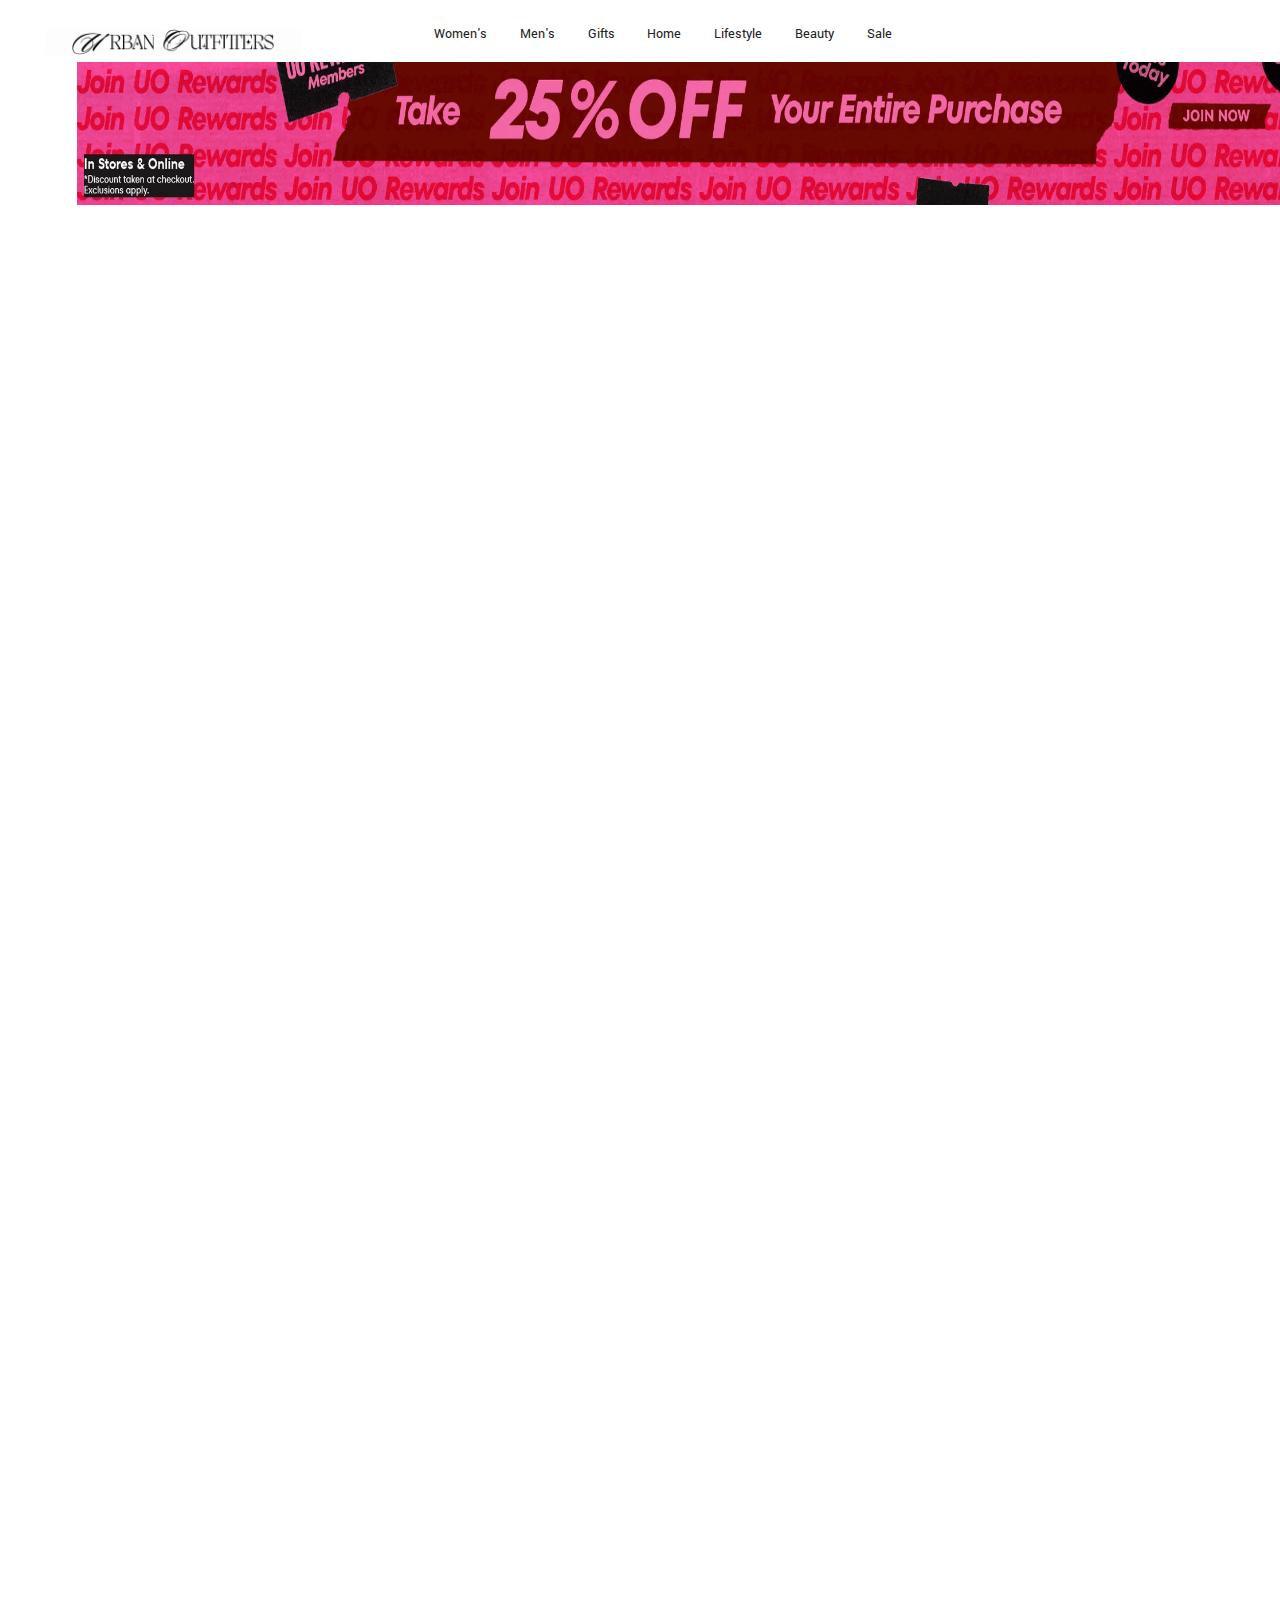
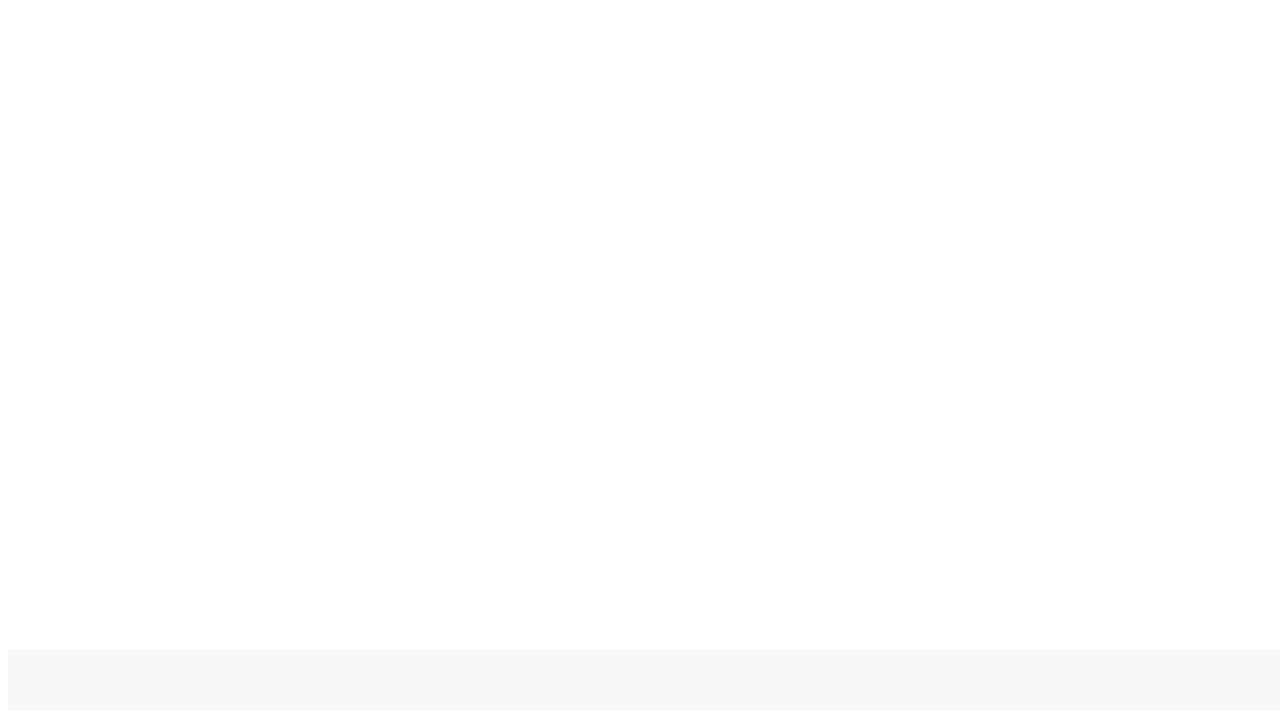
==== index.html @ fc6e9d30 "Add files via upload" ====
<!DOCTYPE html>
<html lang="nl">
<head>
  <meta charset="UTF-8">
  <title>Urban Outfitters</title>
  <link rel="stylesheet" href="styles/styles.css">
  <link rel="preconnect" href="https://fonts.googleapis.com">
  <link rel="preconnect" href="https://fonts.gstatic.com" crossorigin>
  <link href="https://fonts.googleapis.com/css2?family=Yantramanav:wght@300&display=swap" rel="stylesheet">

</head>
<body>
<main>

  <div id="container"> 
    <div id="header"> 

      <div class="logo-image">
        <img src="images/logo.gif" class="img-fluid">
      </div>
      <nav>
        <ul>
          <li><a href="###.html">Women's</a> </li>
          <li><a href="###.html">Men's</a> </li>
          <li> <a href="###.html">Gifts</a> </li>
          <li> <a href="###.html">Home</a></li>
          <li> <a href="###.html">Lifestyle</a></li>
          <li> <a href="###.html">Beauty</a></li>
          <li> <a href="###.html">Sale</a></li>
        </ul>
      </nav>
</div>


<img src="images/header.gif" class="header" alt="menu">


<div id="content"> 

<h1>Urban Outfitters</h1>

</div>






<div id="footer"> 
    <nav >
 

    </nav>
  </div>

</main>
</body>
</html>
---- styles/styles.css ----
/* ALGEMENE CUSTOM PROPERTIES */
:root {
--main-color:white;
--background-color:white;

--accent-color:#F5F5F5;
--avisited-color:#535353;
--header-color:white;
--text-color:#222222;
--accent-background-color:rgba(255 0 128 / .75);
--secondary-background-color:rgba(0 128 255 / .75);
--shadow-color:rgba(0 0 0 / .5);

--white-space:5vw;

--h1-color:white;
--h2-color:grey;
}

#container {
    width: 86em;
    background-color: var(--header-color);

}

#header {
    background-color: var(--header-color);
    position: fixed;
    width: 100%;
    height: 2em;
    padding-top: 1em;
    padding-bottom: .4em;
}

#tekstblok {
    background-color: var(--main-color);
    margin: 0 auto;
    width: 50%;
}

#introblok {
    background-color: var(--main-color);
    height: 20.3em;
    margin-left: 0em;
    margin-top: 0em;
}

p { 
    color: var(--text-color);
    font-family: 'Yantramanav', sans-serif;
    line-height: 1.5em;
    text-align: center;
}

a {
    color: var(--text-color);
    font-family: 'Yantramanav', sans-serif;
    text-decoration: none;      
}

a:hover {
    color: var(--accent-color);
    transition: .2s;
}

a:visited {
background-color: var(--avisitedcolor);
}

nav {
    color: var(--main-color);
    text-align: center;
    margin:0;
    padding:0;
    padding-right: 1.25em;
}

ul {
    font-size: .9em;
    background-color: var(--main-color);
    margin-right: 20em;
    display: inline;
    text-decoration: none;
    border: none;
}

li {
    color: var(--text-color);
    display:flex;
    justify-content:flex-end;
    padding:1em 1em 0;
    text-align: left;
    display: inline;
    text-decoration: none;
    border: none;
  }


.button {
    background-color: #af6171;
    border: none;
    color: var(--main-color);
    padding: .0em 2em;
    text-align: center;
    margin: 0 auto;
    text-decoration: none;
    font-size: 1em;
}


h1 { 
    color: var(--h1-color);
    font-family: 'Montserrat', sans-serif;
    margin-top: .5em;
    text-align: center;
}

h2 {
    color: var(--h2-color);
    font-family: 'Montserrat', sans-serif;
}


body { 
    width: 56.2em;
    background-color: var(--background-color);
    font-family: 'Montserrat', sans-serif; 
    text-align: center;
}


img {
    border-radius: .25em;
    padding: .3em;
    width: 16em;
    margin-bottom: 1.5em; 
}

ul {
    list-style: none;
}

#footer {
    background-color: var(--accent-color);
    height: 2.5em;
    width: 86em;
    display: flex;
    justify-content: flex-end;
    padding-top: 1.25em;
   
}

img {
    border-radius: .25em;
    padding: .3em;
    margin-bottom: 1.25em; 
}

.header {
    border-radius: .25em;
    width: 90%;
    height: 12em;
    margin-bottom: 1.25em; 

}  

#content {
    background-color: var(--main-color);
    height:125em;
    margin-left: 0em;
    margin-top: 0em;
}

.logo-image{
position: relative;
margin-left: 2em;
margin-top: 0em;
float: left;
}
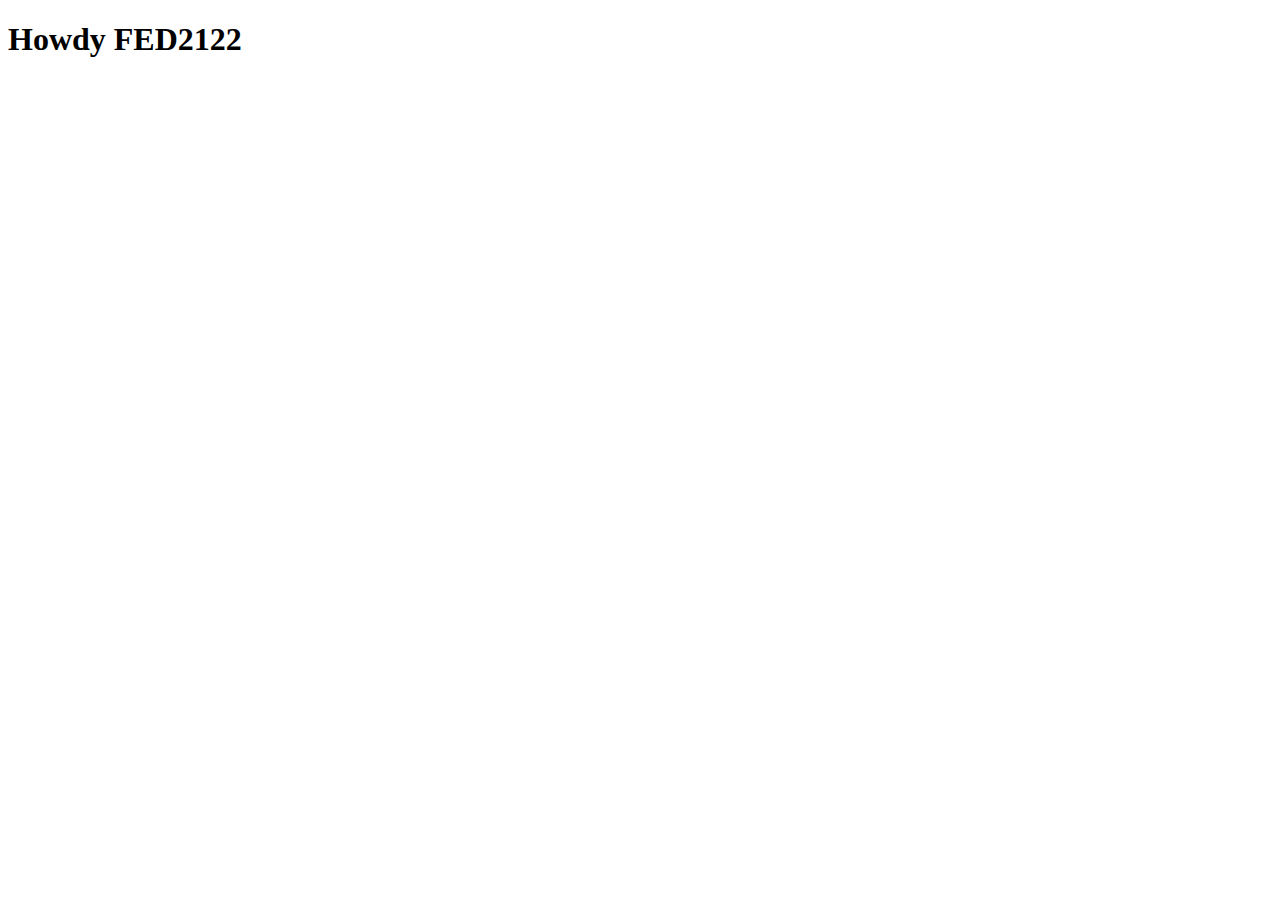
==== commit ce7f3bdf: "Add files via upload" ====
--- a/index.html
+++ b/index.html
@@ -1,58 +1,21 @@
-<!DOCTYPE html>
+<!doctype html>
 <html lang="nl">
+	
 <head>
-  <meta charset="UTF-8">
-  <title>Urban Outfitters</title>
-  <link rel="stylesheet" href="styles/styles.css">
-  <link rel="preconnect" href="https://fonts.googleapis.com">
-  <link rel="preconnect" href="https://fonts.gstatic.com" crossorigin>
-  <link href="https://fonts.googleapis.com/css2?family=Yantramanav:wght@300&display=swap" rel="stylesheet">
+	<meta charset="UTF-8">
+	<meta name="author" content="jouw naam">
+	<meta name="viewport" content="width=device-width, initial-scale=1">
+	
+	<title>Howdy FED2122</title>
+	
+	<link href="styles/style.css" rel="stylesheet">
+	<link rel="icon" type="image/svg+xml" href="images/favicon.svg">
+</head>
 
-</head>
 <body>
-<main>
+	<h1>Howdy FED2122</h1>
 
-  <div id="container"> 
-    <div id="header"> 
-
-      <div class="logo-image">
-        <img src="images/logo.gif" class="img-fluid">
-      </div>
-      <nav>
-        <ul>
-          <li><a href="###.html">Women's</a> </li>
-          <li><a href="###.html">Men's</a> </li>
-          <li> <a href="###.html">Gifts</a> </li>
-          <li> <a href="###.html">Home</a></li>
-          <li> <a href="###.html">Lifestyle</a></li>
-          <li> <a href="###.html">Beauty</a></li>
-          <li> <a href="###.html">Sale</a></li>
-        </ul>
-      </nav>
-</div>
-
-
-<img src="images/header.gif" class="header" alt="menu">
-
-
-<div id="content"> 
-
-<h1>Urban Outfitters</h1>
-
-</div>
-
-
-
-
-
-
-<div id="footer"> 
-    <nav >
- 
-
-    </nav>
-  </div>
-
-</main>
+	<script src="scripts/script.js"></script>
 </body>
-</html>+	
+</html>
--- a/styles/style.css
+++ b/styles/style.css
@@ -0,0 +1,5 @@
+/* CSS Document */
+*, *::after, *::before {
+  box-sizing:border-box;  
+}
+
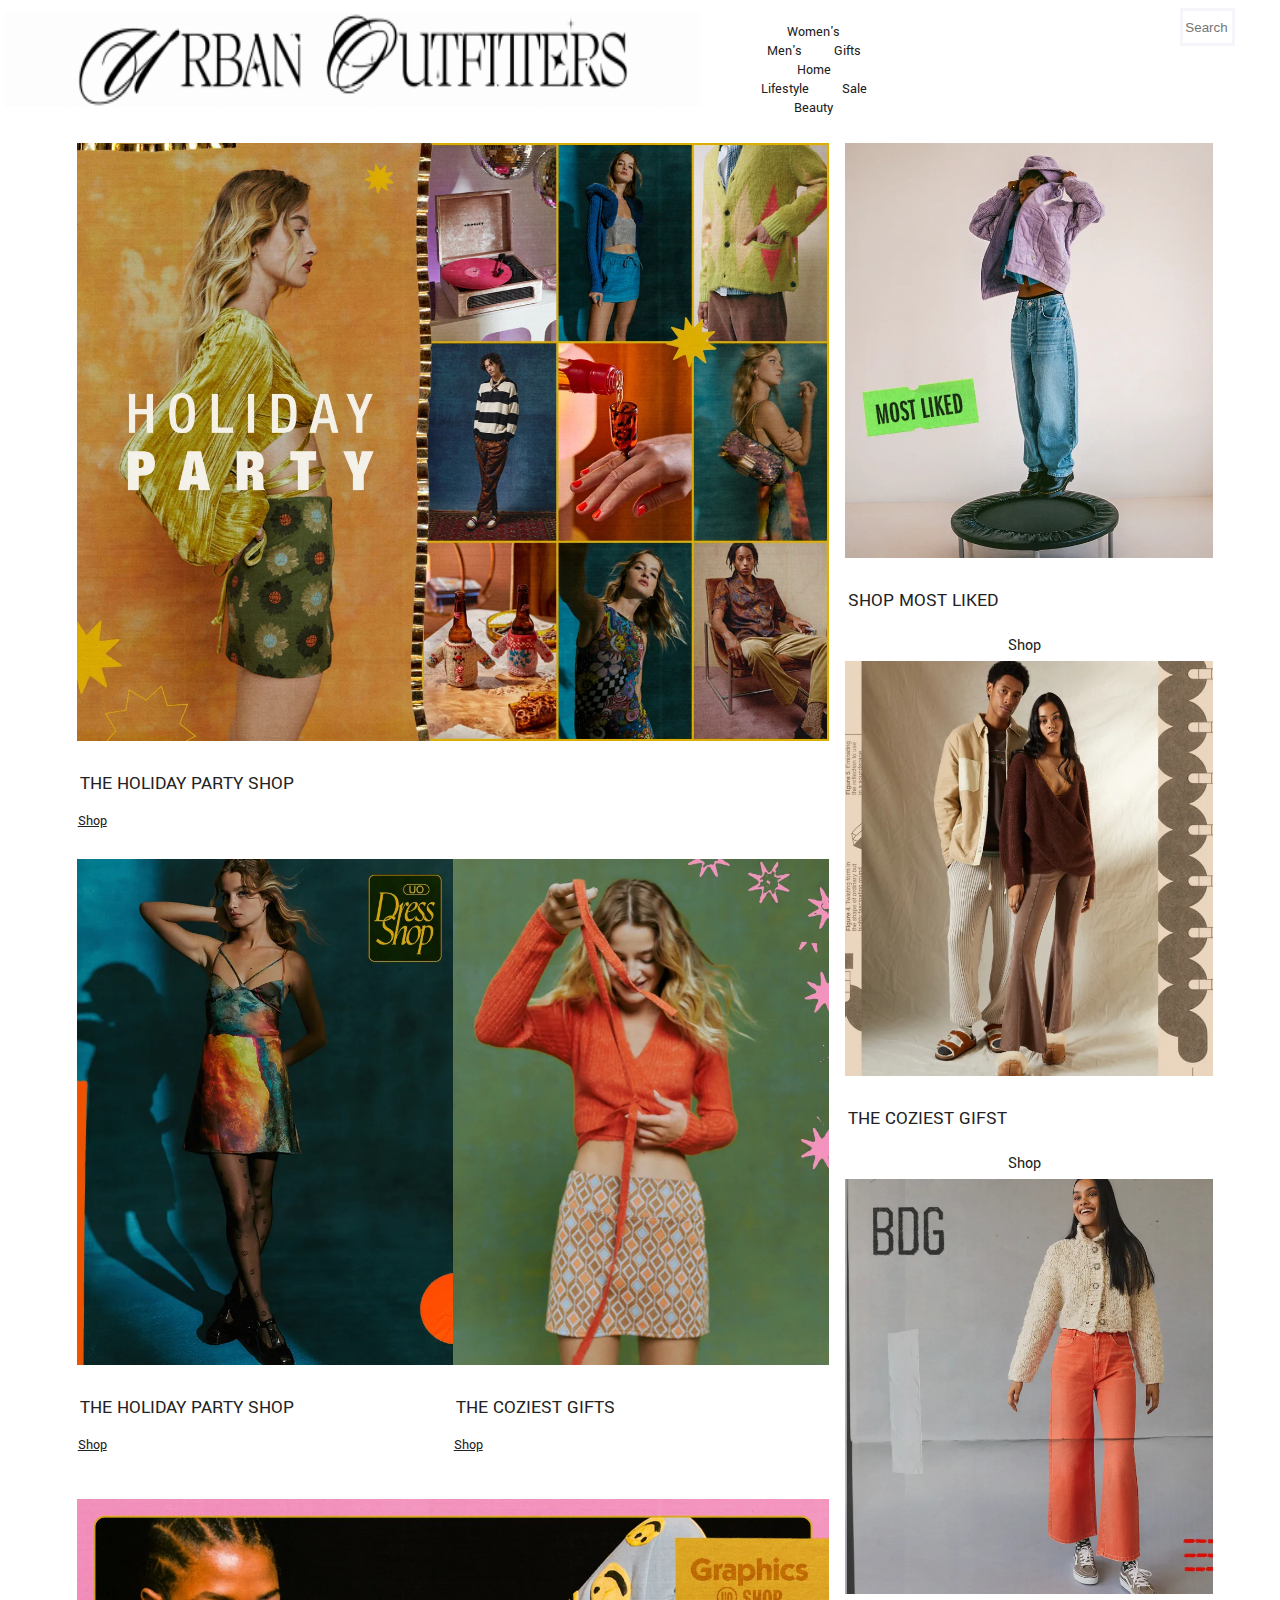
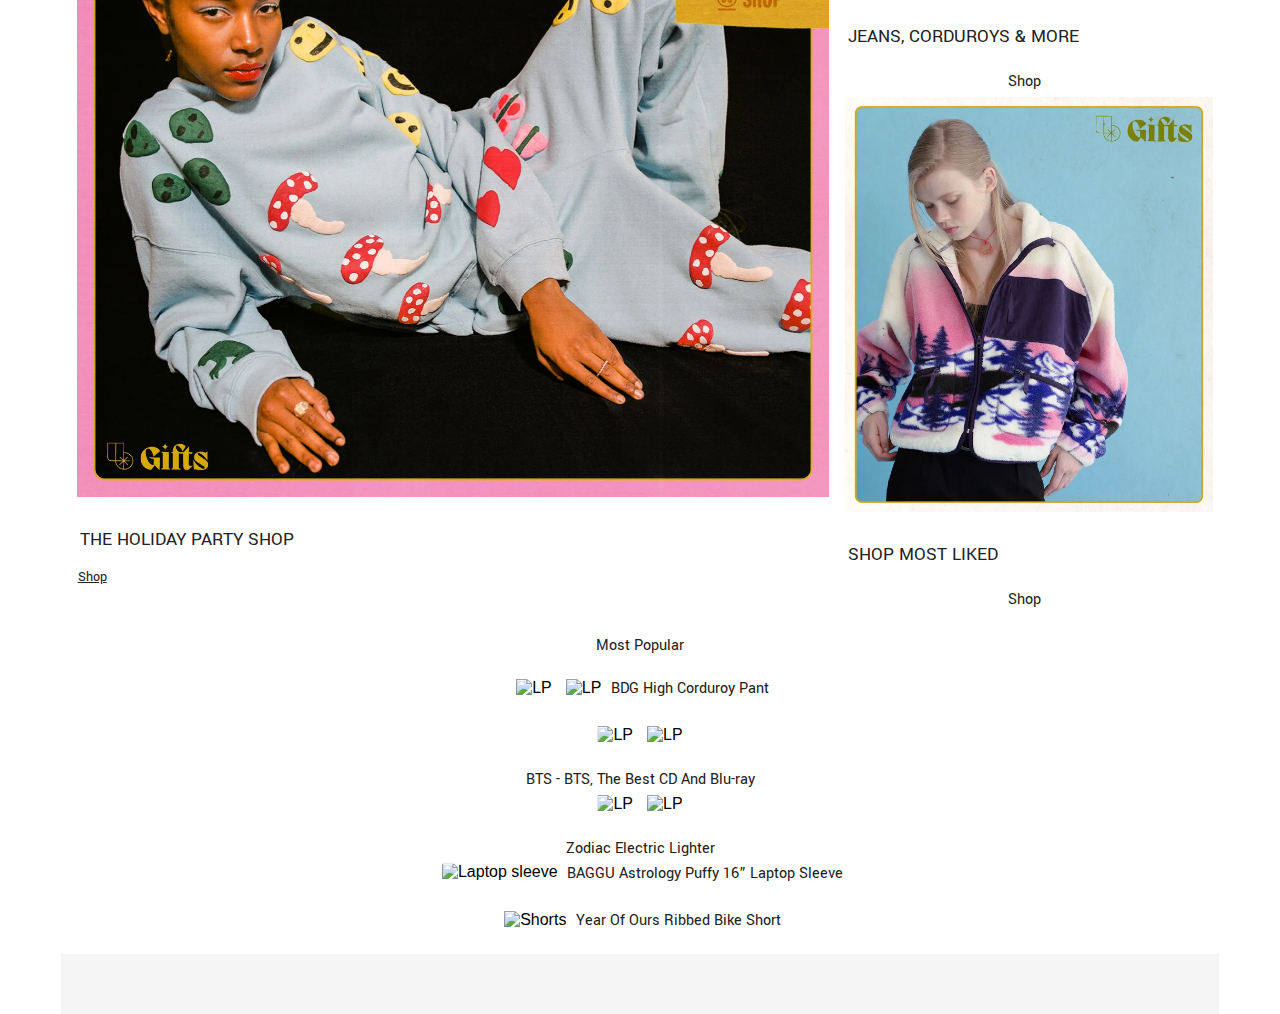
==== commit d38518f3: "Add files via upload" ====
--- a/index.html
+++ b/index.html
@@ -1,21 +1,184 @@
-<!doctype html>
+<!DOCTYPE html>
 <html lang="nl">
-	
+
 <head>
-	<meta charset="UTF-8">
-	<meta name="author" content="jouw naam">
-	<meta name="viewport" content="width=device-width, initial-scale=1">
-	
-	<title>Howdy FED2122</title>
-	
-	<link href="styles/style.css" rel="stylesheet">
-	<link rel="icon" type="image/svg+xml" href="images/favicon.svg">
+    <meta charset="UTF-8">
+    <link rel="shortcut icon" type="image/jpg" href="images/favicon.png"/>
+
+    <title>Urban Outfitters</title>
+    <link rel="stylesheet" href="styles/styles.css">
+    <link rel="preconnect" href="https://fonts.googleapis.com">
+    <link rel="preconnect" href="https://fonts.gstatic.com" crossorigin>
+    <link href="https://fonts.googleapis.com/css2?family=Yantramanav:wght@300&display=swap" rel="stylesheet">
+    <meta name="viewport" content="width=device-width, initial-scale=1, minimum-scale=1">
+
 </head>
 
 <body>
-	<h1>Howdy FED2122</h1>
+<header>
+    <div class="main-header">
+        <img class="logoheader" src="images/logo.gif" alt="Logo">
+        <div class="header-desktop">
+            <nav>
+                <ul>
+                    <li><a href="">Women's</a></li>
+                    <li><a href="">Men's</a></li>
+                    <li><a href="">Gifts</a></li>
+                    <li><a href="">Home</a></li>
+                    <li><a href="">Lifestyle</a></li>
+                    <li><a href="">Sale</a></li>
+                    <li><a href="">Beauty</a></li>
+                </ul>
+                <input type="text" name="" placeholder="Search">
+            </nav>
 
-	<script src="scripts/script.js"></script>
+
+        </div>
+
+        <button id="mobile-menu-trigger"><img
+                src="https://upload.wikimedia.org/wikipedia/commons/thumb/b/b2/Hamburger_icon.svg/1024px-Hamburger_icon.svg.png"
+                alt=""></button>
+    </div>
+    <div class="header-mobile">
+        <button id="header-mobile-close">X</button>
+        <div class="header-mobile-inner">
+            <nav>
+                <a href="" class="sign-in">Sign in</a>
+                <a href="">Home</a>
+                <a href="">Beauty</a>
+                <a href="">Skincare</a>
+                <a href="">Clothing</a>
+                <a href="">Products</a>
+                <a href="">Help</a>
+            </nav>
+        </div>
+    </div>
+</header>
+<main>
+
+    <div id="container">
+        <div id="content">
+
+            <section class="section-main">
+                <div class="content-grid">
+
+                    <div class="image-text">
+                        <img src="images/foto9.webp" alt="">
+                        <p class="teksthomepage">THE HOLIDAY PARTY SHOP</p>
+                        <a href="###.html" class="shoplinkjes">Shop</a>
+                    </div>
+
+                    <div class="image-text">
+                        <img src="images/foto16.webp" alt="">
+                        <p class="teksthomepage">THE HOLIDAY PARTY SHOP</p>
+                        <a href="###.html" class="shoplinkjes">Shop</a>
+                        <p></p>
+                    </div>
+                    <div class="image-text">
+                        <img src="images/foto12.webp" alt="">
+                        <p class="teksthomepage">THE COZIEST GIFTS
+                        </p>
+                        <a href="###.html" class="shoplinkjes">Shop</a>
+                    </div>
+
+                    <div class="image-text">
+                        <img src="images/foto14.webp" alt="">
+                        <p class="teksthomepage">THE HOLIDAY PARTY SHOP</p>
+                        <a href="###.html" class="shoplinkjes">Shop</a>
+                    </div>
+
+
+                </div>
+                <div class="content-flex">
+                    <div class="image-text">
+                        <img src="images/foto10.webp">
+                        <p class="teksthomepage">SHOP MOST LIKED</p>
+                        <a href="###.html" class="shoplinkjesblok2">Shop</a>
+
+                        <div class="image-text">
+                            <img src="images/foto11.webp">
+                            <p class="teksthomepage">THE COZIEST GIFST</p>
+                            <a href="###.html" class="shoplinkjesblok2">Shop</a>
+                        </div>
+
+                        <div class="image-text">
+                            <img src="images/foto13.webp">
+                            <p class="teksthomepage">JEANS, CORDUROYS & MORE </p>
+                            <a href="###.html" class="shoplinkjesblok2">Shop</a>
+                        </div>
+
+                        <div class="image-text">
+                            <img src="images/foto15.webp">
+                            <p class="teksthomepage">SHOP MOST LIKED</p>
+                            <a href="###.html" class="shoplinkjesblok2">Shop</a>
+                        </div>
+                    </div>
+                </div>
+            </section>
+
+
+
+            <div class="textarea"> <p class="titels">Most Popular</p> </div>
+            <div class="grijzelijn" ></div>
+
+            <section class="section-gallery">
+
+                
+                <div class="row">
+
+                    <div class="column">
+
+                      <div class="gallery">
+                        <img src="images/gallery7.webp" alt="LP">
+                        <img src="images/gallery8.webp" class="img-top" alt="LP"> 
+                        <a href="###.html" class="shoplinkjesblok2">BDG High Corduroy Pant </a>
+                        </div>
+                    
+                    </div>
+                    <div class="column">
+                        <div class="gallery"> 
+                        <img src="images/bts1.webp" alt="LP">
+                        <img src="images/bts2.webp" class="img-top" alt="LP"> 
+                    </div>
+                      <a href="###.html" class="shoplinkjesblok2">BTS - BTS, The Best CD And Blu-ray</a>
+                    </div>
+
+                    <div class="column">
+                      
+                            <div class="gallery"> 
+                            <img src="images/gallery6.webp" alt="LP">
+                            <img src="images/lighter2.webp" class="img-top" alt="LP"> 
+                      
+                        </div>
+
+                      <a href="###.html" class="shoplinkjesblok2">Zodiac Electric Lighter</a>
+
+                    </div>
+                    <div class="column">
+                        <img src="images/gallery4.webp" alt="Laptop sleeve" style="width:100%">
+                        <a href="###.html" class="shoplinkjesblok2">BAGGU Astrology Puffy 16” Laptop Sleeve</a>
+                      </div>
+                      <div class="column">
+                        <img src="images/gallery5.webp" alt="Shorts" style="width:100%">
+                        <a href="###.html" class="shoplinkjesblok2">Year Of Ours Ribbed Bike Short</a>
+                      </div>
+                  </div>
+               
+            </section>  
+
+            
+        </div>
+
+
+        <div id="footer">
+            <nav>
+
+
+            </nav>
+        </div>
+    </div>
+</main>
+<script src="scripts/script.js"></script>
 </body>
-	
-</html>
+
+</html>--- a/styles/styles.css
+++ b/styles/styles.css
@@ -0,0 +1,359 @@
+/* ALGEMENE CUSTOM PROPERTIES */
+:root {
+--main-color:white;
+--background-color:white;
+
+--accent-color:#F5F5F5;
+--avisited-color:#535353;
+--header-color:white;
+--text-color:#222222;
+--accent-background-color:rgba(255 0 128 / .75);
+--secondary-background-color:rgba(0 128 255 / .75);
+--shadow-color:rgba(0 0 0 / .5);
+
+--white-space:5vw;
+
+--h1-color:white;
+--h2-color:grey;
+}
+
+html, body {
+    margin: 0;
+    overflow-x: hidden;
+}
+
+
+
+#container {
+    width: 100%;
+    background-color: var(--header-color);
+    display: flex;
+    flex-direction: column;
+    align-items: center;
+}
+
+header {
+    background-color: var(--header-color);
+    margin-top: -.5em;
+    width: 100%;
+    padding-top: 1em;
+    padding-bottom: .4em;
+}
+
+/** HEADER START **/
+
+.header-mobile, .header-desktop, #mobile-menu-trigger {
+    display: none;
+  }
+  
+  /** Mobile **/
+  @media screen and (max-width: 768px) {
+    .header-mobile {
+      display: flex;
+    }
+    
+    #mobile-menu-trigger {
+      display: block;
+    }
+
+    .main-header .logo {
+        max-width: 250px;
+    }
+  }
+  
+  /** Desktop **/
+  @media screen and (min-width: 769px) {
+    .header-desktop {
+      display: flex;
+    }
+  }
+  
+  .main-header {
+    display: flex;
+  }
+  
+  .header-desktop nav {
+    display: flex;
+    gap: 10px;
+    margin-right: 25px;
+  }
+  
+  .main-header #mobile-menu-trigger {
+    width: 40px;
+    height 40px;
+    margin-left: 20px;
+  }
+  
+  .main-header #mobile-menu-trigger img {
+    display: block;
+    height: 100%;
+    width: 100%;
+  }
+  
+  .main-header .logo {
+    width: auto;
+    height: 35px;
+  }
+  
+  .header-mobile {
+    position: absolute;
+    right: -100%;
+    top: 0;
+    bottom: 0;
+    width: 100%;
+    z-index: 5;
+    display: flex;
+    justify-content: flex-end;
+    
+    transition: all 300ms;
+  }
+  
+  .header-mobile-inner {
+    width: 75%;
+    background-color: white;
+  }
+  
+  .header-mobile-inner nav {
+    display: flex;
+    flex-direction: column;
+  }
+  
+  .header-mobile #header-mobile-close {
+    height: 40px;
+    width: 40px;
+    margin-right: 40px;
+  }
+  
+  .header-mobile.header-mobile-open {
+    right: 0;
+  }
+
+/** HEADER END **/
+
+#tekstblok {
+    background-color: var(--main-color);
+    margin: 0 auto;
+    width: 50%;
+}
+
+#introblok {
+    background-color: var(--main-color);
+    height: 20.3em;
+    margin-left: 0em;
+    margin-top: 0em;
+}
+
+p { 
+    color: var(--text-color);
+    font-family: 'Yantramanav', sans-serif;
+    line-height: 1.5em;
+    text-align: center;
+}
+
+.tekstonderfoto { 
+    color: var(--text-color);
+    font-family: 'Yantramanav', sans-serif;
+    line-height: 1.5em;
+    text-align: left;
+    margin-left: 2em;
+    margin-top: .2em;
+}
+
+a {
+    color: var(--text-color);
+    font-family: 'Yantramanav', sans-serif;
+    text-decoration: none;      
+}
+
+a:hover {
+    color: var(--accent-color);
+    transition: .2s;
+}
+
+a:visited {
+background-color: var(--avisitedcolor);
+}
+
+nav {
+    color: var(--main-color);
+    text-align: center;
+    margin:0;
+    padding:0;
+    padding-right: 1.25em;
+    overflow: hidden;
+}
+
+ul {
+    font-size: .9em;
+    background-color: var(--main-color);
+    margin-right: 20em;
+    display: inline;
+    text-decoration: none;
+    border: none;
+}
+
+li {
+    color: var(--text-color);
+    justify-content:flex-end;
+    padding:1em 1em 0;
+    text-align: center;
+    display: inline;
+    text-decoration: none;
+    border: none;
+  }
+
+
+.button {
+    background-color: #af6171;
+    border: none;
+    color: var(--main-color);
+    padding: .0em 2em;
+    text-align: center;
+    margin: 0 auto;
+    text-decoration: none;
+    font-size: 1em;
+}
+
+
+h1 { 
+    color: var(--h1-color);
+    font-family: 'Montserrat', sans-serif;
+    margin-top: .5em;
+    text-align: center;
+}
+
+h2 {
+    color: var(--h2-color);
+    font-family: 'Montserrat', sans-serif;
+}
+
+
+body { 
+    width: 100%;
+    background-color: var(--background-color);
+    font-family: 'Montserrat', sans-serif; 
+    text-align: center;
+}
+
+
+img {
+    border-radius: .25em;
+    padding: .3em;
+    margin-bottom: 1.5em; 
+    width: 100%;
+}
+
+
+#footer {
+    background-color: var(--accent-color);
+    height: 2.5em;
+    margin: auto;
+    width: 90.5%;
+    display: flex;
+    padding-top: 1.25em;
+   
+}
+
+img {
+    border-radius: .25em;
+    padding: .3em;
+    margin-bottom: 1.25em; 
+}
+
+.header {
+    border-radius: .25em;
+    max-width: 90%;
+    margin-bottom: 1.25em; 
+
+}  
+.logo-image{
+    position: relative;
+    margin-left: 2em;
+    margin-top: 0em;
+    float: left;
+    }
+
+.teksthomepage{
+    color: var(--text-color);
+    font-family: 'Yantramanav', sans-serif;
+    padding-left: .4em;
+    margin-top: 0em;
+    font-size: 1.2em;
+    line-height: 1.5em;
+    text-align: left;
+}
+
+
+#content {
+    margin: 0px;
+    margin-top: -.5em;
+    background-color:white;
+    width: 90%;
+
+}
+
+.section-main {
+    display: grid;
+    grid-template-columns: 4fr 2fr;
+}
+
+.shoplinkjes {
+    color: var(--text-color);
+    font-size: .9em;
+    text-align: left;
+    display: block;
+    margin-top: -.5em;
+    padding-left: .4em;
+    font-family: 'Yantramanav', sans-serif;
+    text-decoration: underline;      
+}
+
+.shoplinkjes:hover {
+    color: white;
+}
+
+.content-grid {
+    display: grid;
+    margin: .5em;
+
+    grid-template-areas: 
+        "top top"
+        "midleft midright"
+        "bot bot";
+}
+
+.image-text {
+    width: 100%;
+}   
+
+.content-grid .image-text:nth-of-type(1) {
+    grid-area: top;
+}
+
+.content-grid .image-text:nth-of-type(2) {
+    grid-area: midleft;
+}
+
+.content-grid .image-text:nth-of-type(3) {
+    grid-area: midright;
+}
+
+.content-grid .image-text:nth-of-type(4) {
+    grid-area: bot;
+}
+
+.content-flex {
+    display: flex;
+    margin: .5em;
+    flex-direction: column;
+    align-items: center;
+}
+
+input[type=text] {
+    background-color: white;
+    height: 30px;
+    border: 3px solid #F4F6F9;
+    width: 30%;
+    background-repeat: no-repeat;
+    align-items: right;
+  }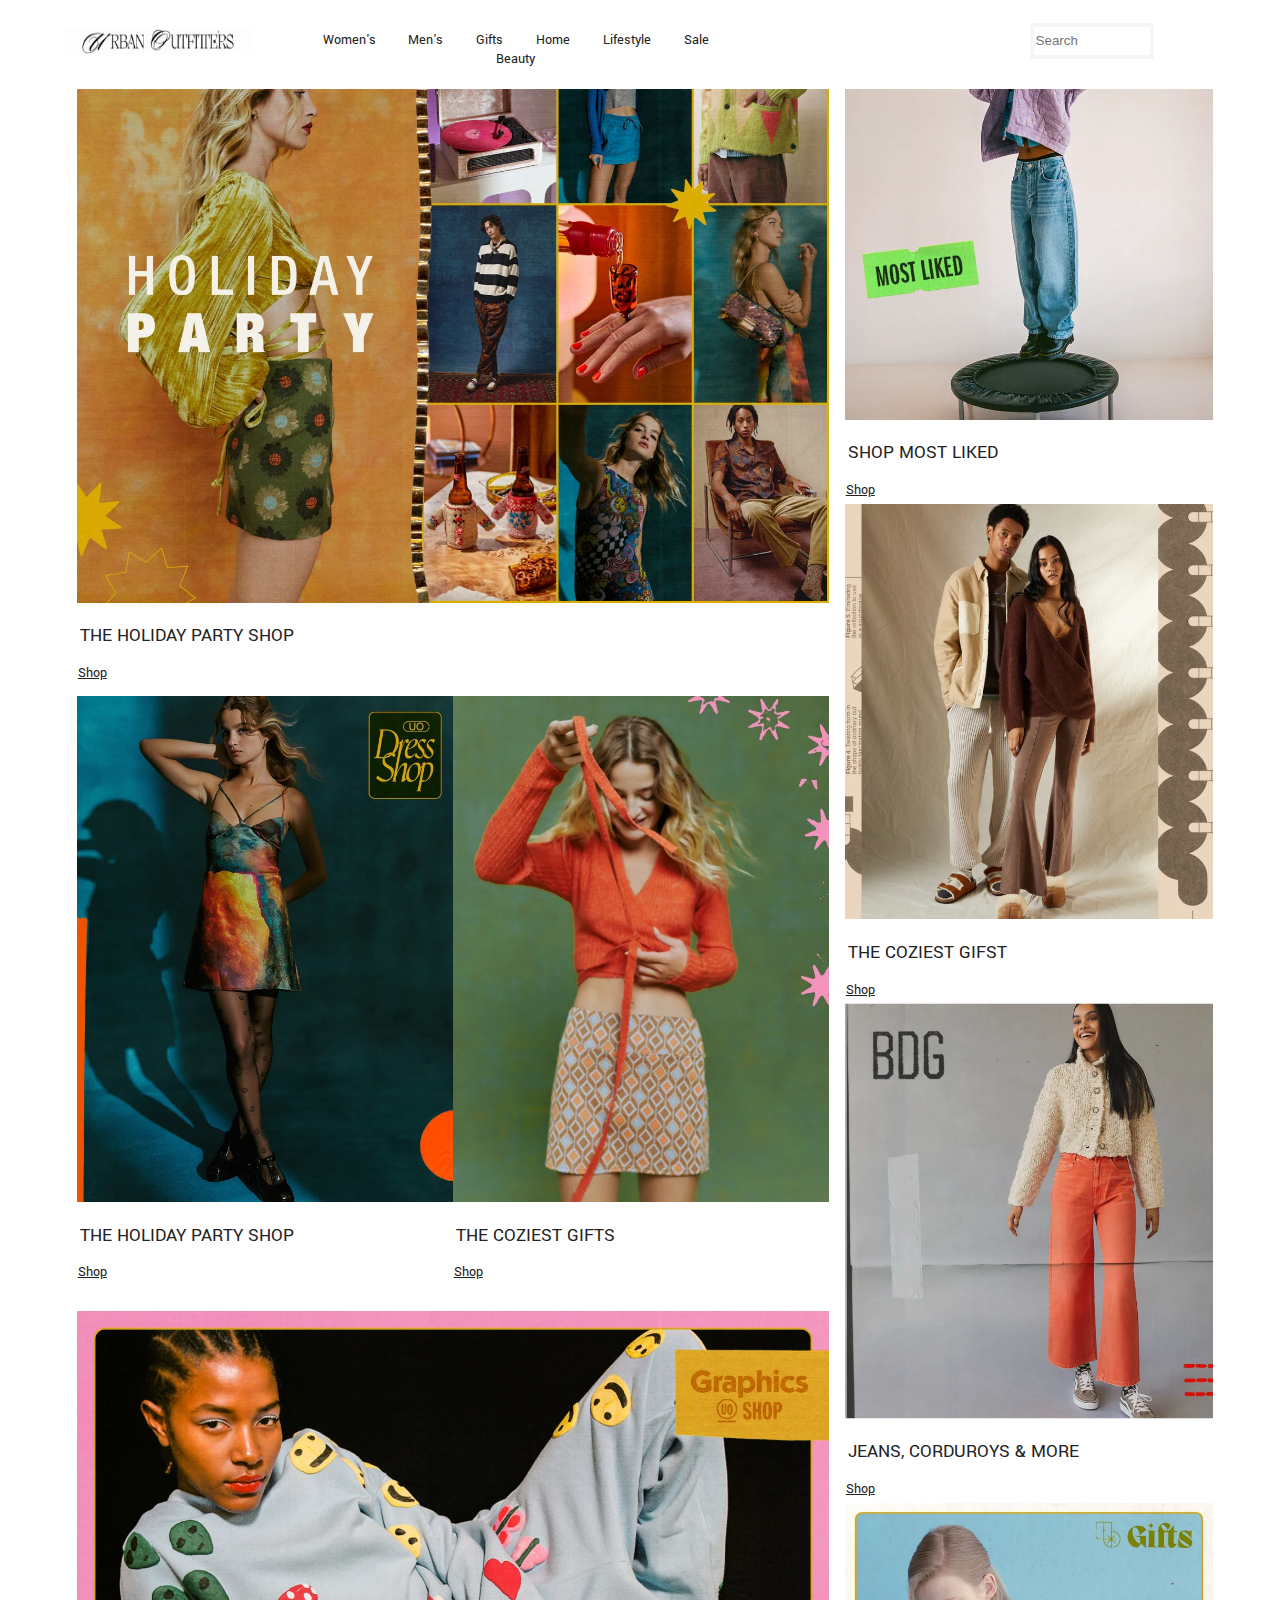
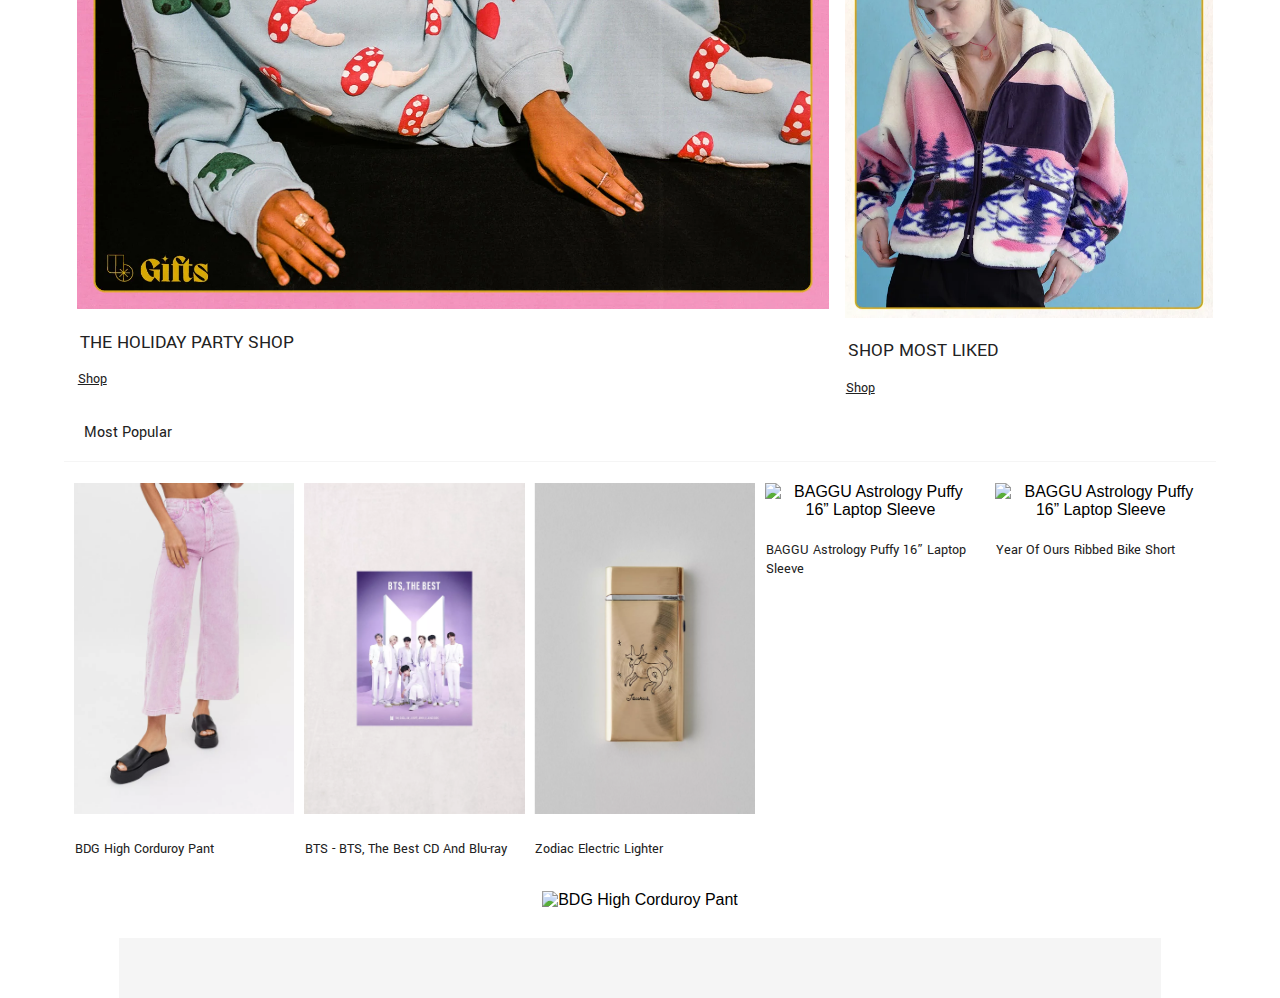
==== commit 32349a5c: "Add files via upload" ====
--- a/index.html
+++ b/index.html
@@ -35,30 +35,28 @@
 
         </div>
 
-        <button id="mobile-menu-trigger"><img
-                src="https://upload.wikimedia.org/wikipedia/commons/thumb/b/b2/Hamburger_icon.svg/1024px-Hamburger_icon.svg.png"
-                alt=""></button>
+        <button id="mobile-menu-trigger"> <img src="images/menu2.png" id="menustyle" alt="menu"> </button>
     </div>
     <div class="header-mobile">
         <button id="header-mobile-close">X</button>
         <div class="header-mobile-inner">
             <nav>
-                <a href="" class="sign-in">Sign in</a>
+                <a href="" class="sign-in">My account</a>
+                <a href="">Women's</a>
+                <a href="">Men's</a>
+                <a href="">Gift's</a>
                 <a href="">Home</a>
+                <a href="">Lifestyle</a>
                 <a href="">Beauty</a>
-                <a href="">Skincare</a>
-                <a href="">Clothing</a>
-                <a href="">Products</a>
-                <a href="">Help</a>
+                <a href="">Sale</a>
+
             </nav>
         </div>
     </div>
 </header>
 <main>
-
     <div id="container">
         <div id="content">
-
             <section class="section-main">
                 <div class="content-grid">
 
@@ -93,24 +91,24 @@
                     <div class="image-text">
                         <img src="images/foto10.webp">
                         <p class="teksthomepage">SHOP MOST LIKED</p>
-                        <a href="###.html" class="shoplinkjesblok2">Shop</a>
+                        <a href="###.html" class="shoplinkjes">Shop</a>
 
                         <div class="image-text">
                             <img src="images/foto11.webp">
                             <p class="teksthomepage">THE COZIEST GIFST</p>
-                            <a href="###.html" class="shoplinkjesblok2">Shop</a>
+                            <a href="###.html" class="shoplinkjes">Shop</a>
                         </div>
 
                         <div class="image-text">
                             <img src="images/foto13.webp">
                             <p class="teksthomepage">JEANS, CORDUROYS & MORE </p>
-                            <a href="###.html" class="shoplinkjesblok2">Shop</a>
+                            <a href="###.html" class="shoplinkjes">Shop</a>
                         </div>
 
                         <div class="image-text">
                             <img src="images/foto15.webp">
                             <p class="teksthomepage">SHOP MOST LIKED</p>
-                            <a href="###.html" class="shoplinkjesblok2">Shop</a>
+                            <a href="###.html" class="shoplinkjes">Shop</a>
                         </div>
                     </div>
                 </div>
@@ -129,46 +127,57 @@
                     <div class="column">
 
                       <div class="gallery">
-                        <img src="images/gallery7.webp" alt="LP">
-                        <img src="images/gallery8.webp" class="img-top" alt="LP"> 
-                        <a href="###.html" class="shoplinkjesblok2">BDG High Corduroy Pant </a>
+                        <img src="images/gallery7.webp" alt="BDG High Corduroy Pant">
+                        <img src="images/gallery8.webp" class="img-top" alt="BDG High Corduroy Pant"> 
+                        <a href="###.html" class="shoplinkjesblok2">BDG High Corduroy Pant</a>
                         </div>
                     
                     </div>
                     <div class="column">
                         <div class="gallery"> 
-                        <img src="images/bts1.webp" alt="LP">
-                        <img src="images/bts2.webp" class="img-top" alt="LP"> 
+                        <img src="images/bts1.webp" alt="BTS - BTS, The Best CD And Blu-ray">
+                        <img src="images/bts2.webp" class="img-top" alt="BTS - BTS, The Best CD And Blu-ray"> 
                     </div>
                       <a href="###.html" class="shoplinkjesblok2">BTS - BTS, The Best CD And Blu-ray</a>
                     </div>
 
                     <div class="column">
-                      
                             <div class="gallery"> 
-                            <img src="images/gallery6.webp" alt="LP">
-                            <img src="images/lighter2.webp" class="img-top" alt="LP"> 
-                      
+                            <img src="images/gallery6.webp" alt="Zodiac Electric Lighter">
+                            <img src="images/lighter2.webp" class="img-top" alt="Zodiac Electric Lighter"> 
                         </div>
-
                       <a href="###.html" class="shoplinkjesblok2">Zodiac Electric Lighter</a>
 
                     </div>
+
                     <div class="column">
-                        <img src="images/gallery4.webp" alt="Laptop sleeve" style="width:100%">
-                        <a href="###.html" class="shoplinkjesblok2">BAGGU Astrology Puffy 16” Laptop Sleeve</a>
-                      </div>
-                      <div class="column">
-                        <img src="images/gallery5.webp" alt="Shorts" style="width:100%">
-                        <a href="###.html" class="shoplinkjesblok2">Year Of Ours Ribbed Bike Short</a>
-                      </div>
-                  </div>
+                        <div class="gallery"> 
+                        <img src="images/tas.webp" alt="BAGGU Astrology Puffy 16” Laptop Sleeve">
+                        <img src="images/tas2.webp" class="img-top" alt="BAGGU Astrology Puffy 16” Laptop Sleeve"> 
+                    </div>
+                  <a href="###.html" class="shoplinkjesblok2">BAGGU Astrology Puffy 16” Laptop Sleeve</a>
+
+                </div>
+                    
+                <div class="column">
+                    <div class="gallery"> 
+                    <img src="images/short.webp" alt="BAGGU Astrology Puffy 16” Laptop Sleeve">
+                    <img src="images/short2.webp" class="img-top" alt="BAGGU Astrology Puffy 16” Laptop Sleeve"> 
+                </div>
+              <a href="###.html" class="shoplinkjesblok2">Year Of Ours Ribbed Bike Short</a>
+
+
+            </div>
                
-            </section>  
-
+           
             
         </div>
+        </section>
 
+        <section>
+            <img  src="images/community.webp" class="landscape" alt="BDG High Corduroy Pant"> 
+
+        </section>
 
         <div id="footer">
             <nav>
--- a/styles/styles.css
+++ b/styles/styles.css
@@ -7,8 +7,6 @@
 --avisited-color:#535353;
 --header-color:white;
 --text-color:#222222;
---accent-background-color:rgba(255 0 128 / .75);
---secondary-background-color:rgba(0 128 255 / .75);
 --shadow-color:rgba(0 0 0 / .5);
 
 --white-space:5vw;
@@ -23,7 +21,6 @@
 }
 
 
-
 #container {
     width: 100%;
     background-color: var(--header-color);
@@ -34,20 +31,22 @@
 
 header {
     background-color: var(--header-color);
-    margin-top: -.5em;
+    position: fixed; 
+    top: 0; 
     width: 100%;
     padding-top: 1em;
     padding-bottom: .4em;
 }
 
-/** HEADER START **/
+/** Begin van header **/
 
 .header-mobile, .header-desktop, #mobile-menu-trigger {
     display: none;
-  }
-  
-  /** Mobile **/
-  @media screen and (max-width: 768px) {
+    
+  }
+  
+  /** Mobiel menu **/
+  @media screen and (max-width:48em) {
     .header-mobile {
       display: flex;
     }
@@ -57,12 +56,12 @@
     }
 
     .main-header .logo {
-        max-width: 250px;
+        max-width: 15.6em;
     }
   }
   
-  /** Desktop **/
-  @media screen and (min-width: 769px) {
+  /** Desktop menu **/
+  @media screen and (min-width: 48.1em) {
     .header-desktop {
       display: flex;
     }
@@ -74,14 +73,14 @@
   
   .header-desktop nav {
     display: flex;
-    gap: 10px;
-    margin-right: 25px;
+    gap: .6em;
+    margin-right: 1.6em;
   }
   
   .main-header #mobile-menu-trigger {
-    width: 40px;
-    height 40px;
-    margin-left: 20px;
+    width: 2.5em;
+    height 2.5em;
+    margin-left: 1.25em;
   }
   
   .main-header #mobile-menu-trigger img {
@@ -92,7 +91,7 @@
   
   .main-header .logo {
     width: auto;
-    height: 35px;
+    height: 1.4em;
   }
   
   .header-mobile {
@@ -104,7 +103,7 @@
     z-index: 5;
     display: flex;
     justify-content: flex-end;
-    
+  
     transition: all 300ms;
   }
   
@@ -119,16 +118,16 @@
   }
   
   .header-mobile #header-mobile-close {
-    height: 40px;
-    width: 40px;
-    margin-right: 40px;
+    height: 2.5em;
+    width: 2.5em;
+    margin-right: 2.5em;
   }
   
   .header-mobile.header-mobile-open {
     right: 0;
   }
 
-/** HEADER END **/
+/** Einde van de header **/
 
 #tekstblok {
     background-color: var(--main-color);
@@ -150,6 +149,13 @@
     text-align: center;
 }
 
+.titels { 
+  color: var(--text-color);
+  font-family: 'Yantramanav', sans-serif;
+  line-height: 1.5em;
+  text-align: left;
+}
+
 .tekstonderfoto { 
     color: var(--text-color);
     font-family: 'Yantramanav', sans-serif;
@@ -187,7 +193,7 @@
     font-size: .9em;
     background-color: var(--main-color);
     margin-right: 20em;
-    display: inline;
+    display:inline-block;
     text-decoration: none;
     border: none;
 }
@@ -235,14 +241,12 @@
     text-align: center;
 }
 
-
 img {
     border-radius: .25em;
     padding: .3em;
     margin-bottom: 1.5em; 
     width: 100%;
 }
-
 
 #footer {
     background-color: var(--accent-color);
@@ -254,12 +258,6 @@
    
 }
 
-img {
-    border-radius: .25em;
-    padding: .3em;
-    margin-bottom: 1.25em; 
-}
-
 .header {
     border-radius: .25em;
     max-width: 90%;
@@ -268,24 +266,31 @@
 }  
 .logo-image{
     position: relative;
-    margin-left: 2em;
+    padding-left: 2em;
     margin-top: 0em;
     float: left;
     }
 
+ .logoheader{
+      position: relative;
+      width: 15%;
+      margin-left: 3.6em;
+      margin-top: .5em;
+      float: left;
+      }
+
 .teksthomepage{
     color: var(--text-color);
     font-family: 'Yantramanav', sans-serif;
     padding-left: .4em;
-    margin-top: 0em;
+    margin-top: -.7em;
     font-size: 1.2em;
     line-height: 1.5em;
     text-align: left;
 }
 
-
 #content {
-    margin: 0px;
+    margin: 0em;
     margin-top: -.5em;
     background-color:white;
     width: 90%;
@@ -295,6 +300,11 @@
 .section-main {
     display: grid;
     grid-template-columns: 4fr 2fr;
+}
+
+.section-gallery {
+  display: flex;
+  
 }
 
 .shoplinkjes {
@@ -308,6 +318,34 @@
     text-decoration: underline;      
 }
 
+.shoplinkjesblok2 {
+  color: var(--text-color);
+  font-size: .9em;
+  text-align: left;
+  display: block;
+  margin-top: -.5em;
+  margin-bottom: 1.6em;
+  padding-left: .4em;
+  font-family: 'Yantramanav', sans-serif;
+  text-decoration: underline;        
+}
+
+.shoplinkjes:hover {
+    color: white;
+}
+
+.shoplinkjesblok2 {
+  color: var(--text-color);
+  font-size: .9em;
+  text-align: left;
+  display: block;
+  margin-top: -.5em;
+  margin-bottom: 1.6em;
+  padding-left: .4em;
+  font-family: 'Yantramanav', sans-serif;
+  text-decoration: none;        
+}
+
 .shoplinkjes:hover {
     color: white;
 }
@@ -315,12 +353,19 @@
 .content-grid {
     display: grid;
     margin: .5em;
-
     grid-template-areas: 
         "top top"
         "midleft midright"
         "bot bot";
 }
+.row {
+  display: flex;
+}
+
+.column {
+  flex: 33.33%;
+  padding: .3em;
+}
 
 .image-text {
     width: 100%;
@@ -351,9 +396,41 @@
 
 input[type=text] {
     background-color: white;
-    height: 30px;
-    border: 3px solid #F4F6F9;
-    width: 30%;
-    background-repeat: no-repeat;
-    align-items: right;
-  }+    display:flex;
+    height: 2em;
+    border: .3em solid #F4F6F9;
+    width: 13%;
+    margin-right: 6em;
+    margin-top: .5em;
+}
+
+.textarea {
+  color: var(--main-color);
+padding: 0;
+width: 100%;
+margin-left: 1.25em;
+
+}
+
+.grijzelijn {
+  color: var(--accent-color);
+  border-bottom: solid .1em;
+  margin-bottom: .7em;
+}
+
+.gallery {
+  position: relative;
+  display: inline-block;
+}
+
+.gallery .img-top {
+  display: none;
+  position: absolute;
+  top: 0;
+  left: 0;
+  z-index: 99;
+}
+
+.gallery:hover .img-top {
+  display: inline;
+}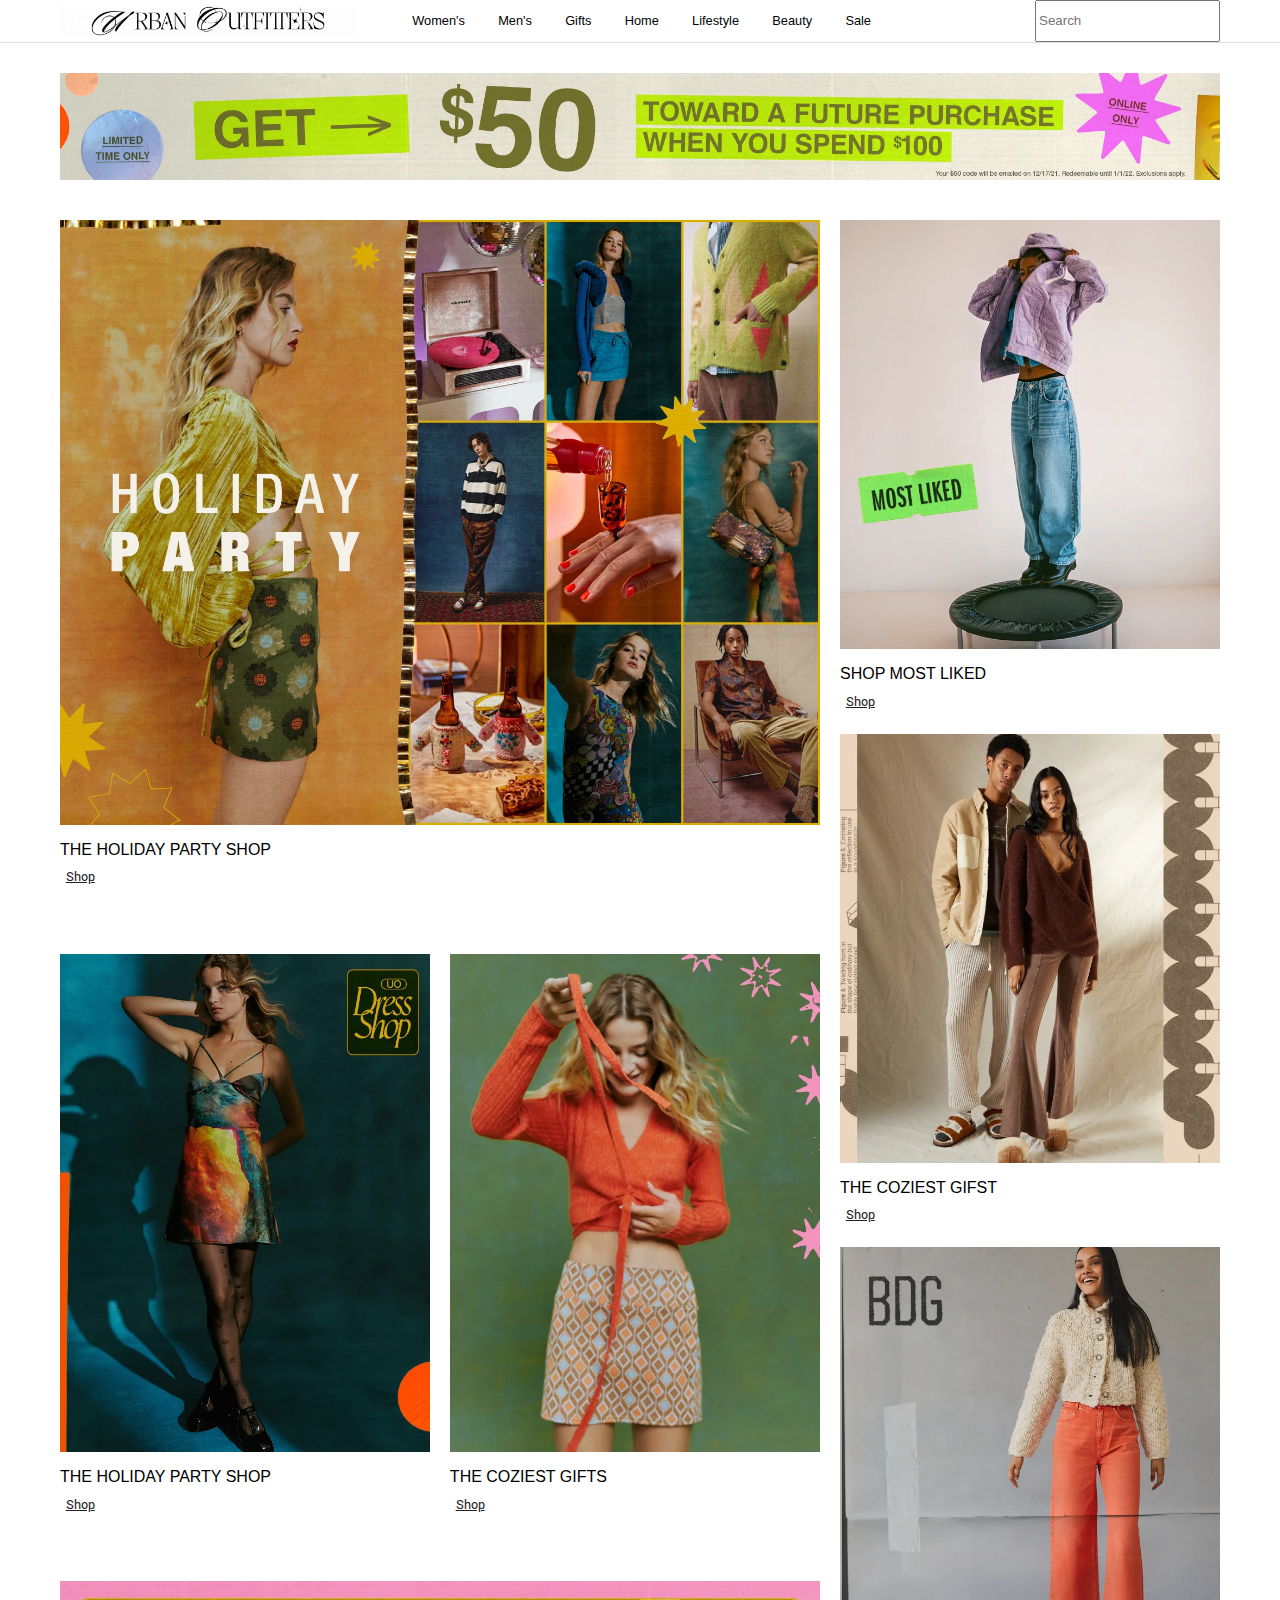
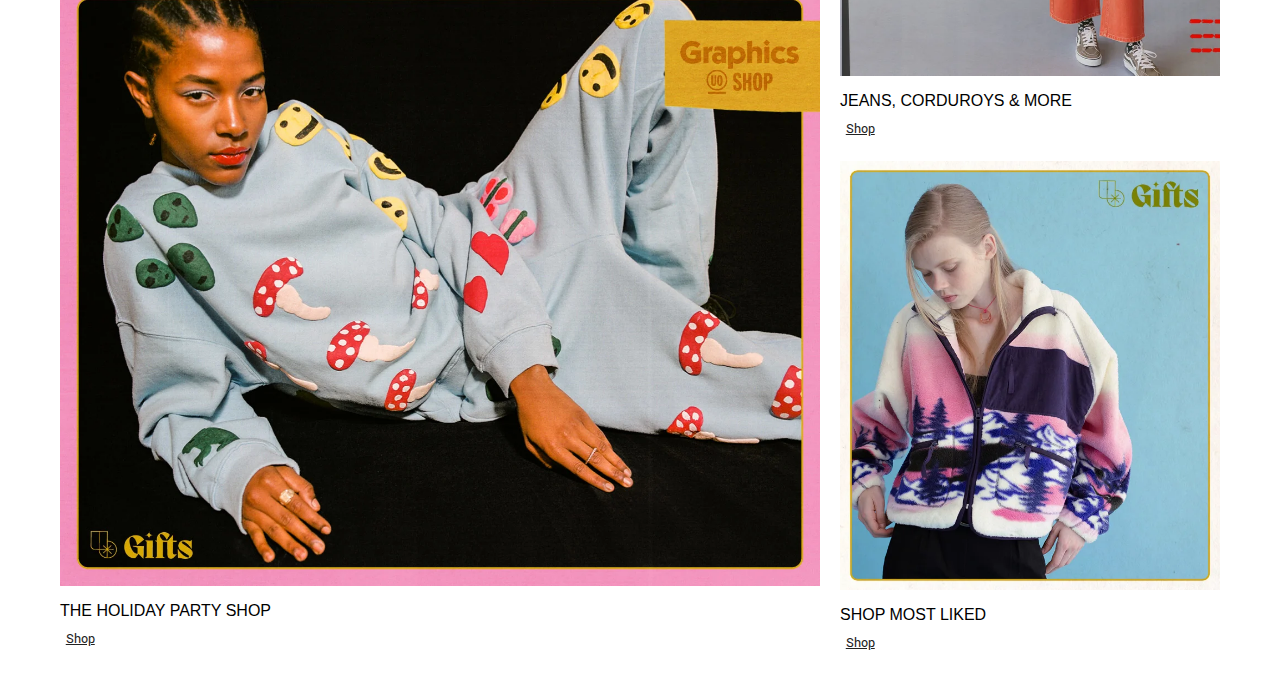
==== commit 1f2ff929: "Add files via upload" ====
--- a/index.html
+++ b/index.html
@@ -15,179 +15,92 @@
 </head>
 
 <body>
+
+<! -- header -->
 <header>
-    <div class="main-header">
-        <img class="logoheader" src="images/logo.gif" alt="Logo">
-        <div class="header-desktop">
-            <nav>
-                <ul>
-                    <li><a href="">Women's</a></li>
-                    <li><a href="">Men's</a></li>
-                    <li><a href="">Gifts</a></li>
-                    <li><a href="">Home</a></li>
-                    <li><a href="">Lifestyle</a></li>
-                    <li><a href="">Sale</a></li>
-                    <li><a href="">Beauty</a></li>
-                </ul>
-                <input type="text" name="" placeholder="Search">
-            </nav>
+    <img class="logo" src="images/logo.gif" alt="Logo">
+    <nav>
+        <div class="nav-items">
+            <button id="mobile-menu-close"><img src="images/mobile-close.svg" alt=""></button>
+            <ul>
+                <li class="mobile-only"><a href=""><img src="images/sign-in.svg" alt=""> Sign in</a></li>
+                <li><a href="">Women's</a></li>
+                <li><a href="">Men's</a></li>
+                <li><a href="">Gifts</a></li>
+                <li><a href="">Home</a></li>
+                <li><a href="">Lifestyle</a></li>
+                <li><a href="">Beauty</a></li>
+                <li><a href="">Sale</a></li>
+                <li class="mobile-only"><a href=""><img src="images/uo-rewards.svg" alt="">UO Rewards</a></li>
+                <li class="mobile-only"><a href=""><img src="images/gift-cards.svg" alt="">Gift Cards</a></li>
+            </ul>
+        </div>
+        <input type="text" name="" placeholder="Search">
+        <button id="mobile-menu-trigger"><img src="images/menumobile.svg" id="menustyle" alt="menu"></button>
 
+    </nav>
+</header>
 
-        </div>
+<hr>
+<! -- main-->
+<main>
 
-        <button id="mobile-menu-trigger"> <img src="images/menu2.png" id="menustyle" alt="menu"> </button>
-    </div>
-    <div class="header-mobile">
-        <button id="header-mobile-close">X</button>
-        <div class="header-mobile-inner">
-            <nav>
-                <a href="" class="sign-in">My account</a>
-                <a href="">Women's</a>
-                <a href="">Men's</a>
-                <a href="">Gift's</a>
-                <a href="">Home</a>
-                <a href="">Lifestyle</a>
-                <a href="">Beauty</a>
-                <a href="">Sale</a>
+    <img class="banner-top" src="images/top_banner.webp" alt="">
 
-            </nav>
-        </div>
-    </div>
-</header>
-<main>
-    <div id="container">
-        <div id="content">
-            <section class="section-main">
-                <div class="content-grid">
+    <section class="content-top">
+        <! -- grid-->
+        <section class="content-grid">
+            <article>
+                <img src="images/foto1.png" alt="eerste foto">
+                <p class="teksthomepage">THE HOLIDAY PARTY SHOP</p>
+                <a href="#.html" class="gridlinks">Shop</a>
+            </article>
 
-                    <div class="image-text">
-                        <img src="images/foto9.webp" alt="">
-                        <p class="teksthomepage">THE HOLIDAY PARTY SHOP</p>
-                        <a href="###.html" class="shoplinkjes">Shop</a>
-                    </div>
+            <article>
+                <img src="images/foto16.png" alt="tweede foto">
+                <p class="teksthomepage">THE HOLIDAY PARTY SHOP</p>
+                <a href="#.html" class="gridlinks">Shop</a>
+            </article>
 
-                    <div class="image-text">
-                        <img src="images/foto16.webp" alt="">
-                        <p class="teksthomepage">THE HOLIDAY PARTY SHOP</p>
-                        <a href="###.html" class="shoplinkjes">Shop</a>
-                        <p></p>
-                    </div>
-                    <div class="image-text">
-                        <img src="images/foto12.webp" alt="">
-                        <p class="teksthomepage">THE COZIEST GIFTS
-                        </p>
-                        <a href="###.html" class="shoplinkjes">Shop</a>
-                    </div>
+            <article>
+                <img src="images/foto12.png" alt="derde foto">
+                <p class="teksthomepage">THE COZIEST GIFTS</p>
+                <a href="#.html" class="gridlinks">Shop</a>
+            </article>
 
-                    <div class="image-text">
-                        <img src="images/foto14.webp" alt="">
-                        <p class="teksthomepage">THE HOLIDAY PARTY SHOP</p>
-                        <a href="###.html" class="shoplinkjes">Shop</a>
-                    </div>
-
-
-                </div>
-                <div class="content-flex">
-                    <div class="image-text">
-                        <img src="images/foto10.webp">
-                        <p class="teksthomepage">SHOP MOST LIKED</p>
-                        <a href="###.html" class="shoplinkjes">Shop</a>
-
-                        <div class="image-text">
-                            <img src="images/foto11.webp">
-                            <p class="teksthomepage">THE COZIEST GIFST</p>
-                            <a href="###.html" class="shoplinkjes">Shop</a>
-                        </div>
-
-                        <div class="image-text">
-                            <img src="images/foto13.webp">
-                            <p class="teksthomepage">JEANS, CORDUROYS & MORE </p>
-                            <a href="###.html" class="shoplinkjes">Shop</a>
-                        </div>
-
-                        <div class="image-text">
-                            <img src="images/foto15.webp">
-                            <p class="teksthomepage">SHOP MOST LIKED</p>
-                            <a href="###.html" class="shoplinkjes">Shop</a>
-                        </div>
-                    </div>
-                </div>
-            </section>
-
-
-
-            <div class="textarea"> <p class="titels">Most Popular</p> </div>
-            <div class="grijzelijn" ></div>
-
-            <section class="section-gallery">
-
-                
-                <div class="row">
-
-                    <div class="column">
-
-                      <div class="gallery">
-                        <img src="images/gallery7.webp" alt="BDG High Corduroy Pant">
-                        <img src="images/gallery8.webp" class="img-top" alt="BDG High Corduroy Pant"> 
-                        <a href="###.html" class="shoplinkjesblok2">BDG High Corduroy Pant</a>
-                        </div>
-                    
-                    </div>
-                    <div class="column">
-                        <div class="gallery"> 
-                        <img src="images/bts1.webp" alt="BTS - BTS, The Best CD And Blu-ray">
-                        <img src="images/bts2.webp" class="img-top" alt="BTS - BTS, The Best CD And Blu-ray"> 
-                    </div>
-                      <a href="###.html" class="shoplinkjesblok2">BTS - BTS, The Best CD And Blu-ray</a>
-                    </div>
-
-                    <div class="column">
-                            <div class="gallery"> 
-                            <img src="images/gallery6.webp" alt="Zodiac Electric Lighter">
-                            <img src="images/lighter2.webp" class="img-top" alt="Zodiac Electric Lighter"> 
-                        </div>
-                      <a href="###.html" class="shoplinkjesblok2">Zodiac Electric Lighter</a>
-
-                    </div>
-
-                    <div class="column">
-                        <div class="gallery"> 
-                        <img src="images/tas.webp" alt="BAGGU Astrology Puffy 16” Laptop Sleeve">
-                        <img src="images/tas2.webp" class="img-top" alt="BAGGU Astrology Puffy 16” Laptop Sleeve"> 
-                    </div>
-                  <a href="###.html" class="shoplinkjesblok2">BAGGU Astrology Puffy 16” Laptop Sleeve</a>
-
-                </div>
-                    
-                <div class="column">
-                    <div class="gallery"> 
-                    <img src="images/short.webp" alt="BAGGU Astrology Puffy 16” Laptop Sleeve">
-                    <img src="images/short2.webp" class="img-top" alt="BAGGU Astrology Puffy 16” Laptop Sleeve"> 
-                </div>
-              <a href="###.html" class="shoplinkjesblok2">Year Of Ours Ribbed Bike Short</a>
-
-
-            </div>
-               
-           
-            
-        </div>
+            <article>
+                <img src="images/foto19.png" alt="vierde foto">
+                <p class="teksthomepage">THE HOLIDAY PARTY SHOP</p>
+                <a href="#.html" class="gridlinks">Shop</a>
+            </article>
         </section>
 
-        <section>
-            <img  src="images/community.webp" class="landscape" alt="BDG High Corduroy Pant"> 
+        <! -- Rechter kolom-->
+        <section class="content-flex">
+            <img src="images/foto10.png">
+            <p class="teksthomepage">SHOP MOST LIKED</p>
+            <a href="#.html" class="kolomlinks">Shop</a>
 
+            <img src="images/foto11.png">
+            <p class="teksthomepage">THE COZIEST GIFST</p>
+            <a href="#.html" class="kolomlinks">Shop</a>
+
+            <img src="images/foto13.png">
+            <p class="teksthomepage">JEANS, CORDUROYS & MORE </p>
+            <a href="#.html" class="kolomlinks">Shop</a>
+
+            <img src="images/foto15.png">
+            <p class="teksthomepage">SHOP MOST LIKED</p>
+            <a href="#.html" class="kolomlinks">Shop</a>
         </section>
+    </section>
+</main>
 
-        <div id="footer">
-            <nav>
+<! -- Footer-->
+<footer>
+<nav></nav>
+</footer>
 
-
-            </nav>
-        </div>
-    </div>
-</main>
 <script src="scripts/script.js"></script>
 </body>
-
 </html>--- a/styles/styles.css
+++ b/styles/styles.css
@@ -1,18 +1,27 @@
 /* ALGEMENE CUSTOM PROPERTIES */
 :root {
---main-color:white;
---background-color:white;
-
---accent-color:#F5F5F5;
---avisited-color:#535353;
---header-color:white;
---text-color:#222222;
---shadow-color:rgba(0 0 0 / .5);
-
---white-space:5vw;
-
---h1-color:white;
---h2-color:grey;
+    --main-color: white;
+    --background-color: white;
+
+    --header-color: white;
+    --white-space: 5vw;
+
+    --max-width: 1561px;
+
+/* STYLING */
+    --text-color: #222222;
+    --text-color: #222222;
+    --button-color: white;
+    --accent-color: #F5F5F5;
+    --hover-color: #707070;
+    --border-color: #dddddd;
+    --focus-color: #E1DDCD;
+    --active-color: #E1DDCD;
+}
+
+
+*, *::before, *::after {
+    box-sizing: border-box;
 }
 
 html, body {
@@ -20,294 +29,93 @@
     overflow-x: hidden;
 }
 
-
-#container {
-    width: 100%;
-    background-color: var(--header-color);
+body {
     display: flex;
     flex-direction: column;
     align-items: center;
+
+    font-family: 'Montserrat', sans-serif;
+}
+
+img {
+    display: block;
+    width: 100%;
+    object-fit: contain;
+}
+
+body > hr {
+    width: 100%;
+    border: none;
+    border-bottom: 1px solid var(--border-color);
+    margin: 0;
+}
+
+main {
+    margin-top: 30px;
+}
+
+header, main {
+    padding-left: 60px;
+    padding-right: 60px;
+    max-width: var(--max-width);
 }
 
 header {
-    background-color: var(--header-color);
-    position: fixed; 
-    top: 0; 
+    display: flex;
     width: 100%;
-    padding-top: 1em;
-    padding-bottom: .4em;
-}
-
-/** Begin van header **/
-
-.header-mobile, .header-desktop, #mobile-menu-trigger {
+    justify-content: space-between;
+    align-items: center;
+}
+
+header nav {
+    display: flex;
+    flex-grow: 1;
+    justify-content: space-between;
+}
+
+header nav ul {
+    list-style-type: none;
+    display: flex;
+    margin: 0;
+}
+
+nav ul li a {
+    text-decoration: none;
+    color: black;
+    width: 100%;
+    height: 100%;
+    display: block;
+
+    font-size: 0.8em;
+    padding: 1em 1.3em;
+    border-bottom: 1px solid transparent;
+}
+
+nav ul li:hover a {
+    border-bottom: 1px solid #aaa;
+    color: var(--hover-color);
+}
+
+nav ul li.mobile-only {
     display: none;
-    
-  }
-  
-  /** Mobiel menu **/
-  @media screen and (max-width:48em) {
-    .header-mobile {
-      display: flex;
-    }
-    
-    #mobile-menu-trigger {
-      display: block;
-    }
-
-    .main-header .logo {
-        max-width: 15.6em;
-    }
-  }
-  
-  /** Desktop menu **/
-  @media screen and (min-width: 48.1em) {
-    .header-desktop {
-      display: flex;
-    }
-  }
-  
-  .main-header {
-    display: flex;
-  }
-  
-  .header-desktop nav {
-    display: flex;
-    gap: .6em;
-    margin-right: 1.6em;
-  }
-  
-  .main-header #mobile-menu-trigger {
-    width: 2.5em;
-    height 2.5em;
-    margin-left: 1.25em;
-  }
-  
-  .main-header #mobile-menu-trigger img {
-    display: block;
-    height: 100%;
-    width: 100%;
-  }
-  
-  .main-header .logo {
-    width: auto;
-    height: 1.4em;
-  }
-  
-  .header-mobile {
-    position: absolute;
-    right: -100%;
-    top: 0;
-    bottom: 0;
-    width: 100%;
-    z-index: 5;
-    display: flex;
-    justify-content: flex-end;
-  
-    transition: all 300ms;
-  }
-  
-  .header-mobile-inner {
-    width: 75%;
-    background-color: white;
-  }
-  
-  .header-mobile-inner nav {
-    display: flex;
-    flex-direction: column;
-  }
-  
-  .header-mobile #header-mobile-close {
-    height: 2.5em;
-    width: 2.5em;
-    margin-right: 2.5em;
-  }
-  
-  .header-mobile.header-mobile-open {
-    right: 0;
-  }
-
-/** Einde van de header **/
-
-#tekstblok {
-    background-color: var(--main-color);
-    margin: 0 auto;
-    width: 50%;
-}
-
-#introblok {
-    background-color: var(--main-color);
-    height: 20.3em;
-    margin-left: 0em;
-    margin-top: 0em;
-}
-
-p { 
-    color: var(--text-color);
-    font-family: 'Yantramanav', sans-serif;
-    line-height: 1.5em;
-    text-align: center;
-}
-
-.titels { 
-  color: var(--text-color);
-  font-family: 'Yantramanav', sans-serif;
-  line-height: 1.5em;
-  text-align: left;
-}
-
-.tekstonderfoto { 
-    color: var(--text-color);
-    font-family: 'Yantramanav', sans-serif;
-    line-height: 1.5em;
-    text-align: left;
-    margin-left: 2em;
-    margin-top: .2em;
 }
 
 a {
     color: var(--text-color);
-    font-family: 'Yantramanav', sans-serif;
-    text-decoration: none;      
-}
-
-a:hover {
-    color: var(--accent-color);
-    transition: .2s;
-}
-
-a:visited {
-background-color: var(--avisitedcolor);
-}
-
-nav {
-    color: var(--main-color);
-    text-align: center;
-    margin:0;
-    padding:0;
-    padding-right: 1.25em;
-    overflow: hidden;
-}
-
-ul {
-    font-size: .9em;
-    background-color: var(--main-color);
-    margin-right: 20em;
-    display:inline-block;
-    text-decoration: none;
-    border: none;
-}
-
-li {
-    color: var(--text-color);
-    justify-content:flex-end;
-    padding:1em 1em 0;
-    text-align: center;
-    display: inline;
-    text-decoration: none;
-    border: none;
-  }
-
-
-.button {
-    background-color: #af6171;
-    border: none;
-    color: var(--main-color);
-    padding: .0em 2em;
-    text-align: center;
-    margin: 0 auto;
-    text-decoration: none;
-    font-size: 1em;
-}
-
-
-h1 { 
-    color: var(--h1-color);
-    font-family: 'Montserrat', sans-serif;
-    margin-top: .5em;
-    text-align: center;
-}
-
-h2 {
-    color: var(--h2-color);
-    font-family: 'Montserrat', sans-serif;
-}
-
-
-body { 
-    width: 100%;
-    background-color: var(--background-color);
-    font-family: 'Montserrat', sans-serif; 
-    text-align: center;
-}
-
-img {
-    border-radius: .25em;
-    padding: .3em;
-    margin-bottom: 1.5em; 
-    width: 100%;
-}
-
-#footer {
-    background-color: var(--accent-color);
-    height: 2.5em;
-    margin: auto;
-    width: 90.5%;
-    display: flex;
-    padding-top: 1.25em;
-   
-}
-
-.header {
-    border-radius: .25em;
-    max-width: 90%;
-    margin-bottom: 1.25em; 
-
-}  
-.logo-image{
-    position: relative;
-    padding-left: 2em;
-    margin-top: 0em;
-    float: left;
-    }
-
- .logoheader{
-      position: relative;
-      width: 15%;
-      margin-left: 3.6em;
-      margin-top: .5em;
-      float: left;
-      }
-
-.teksthomepage{
-    color: var(--text-color);
-    font-family: 'Yantramanav', sans-serif;
-    padding-left: .4em;
-    margin-top: -.7em;
-    font-size: 1.2em;
-    line-height: 1.5em;
-    text-align: left;
-}
-
-#content {
-    margin: 0em;
-    margin-top: -.5em;
-    background-color:white;
-    width: 90%;
-
-}
-
-.section-main {
-    display: grid;
-    grid-template-columns: 4fr 2fr;
-}
-
-.section-gallery {
-  display: flex;
-  
-}
-
-.shoplinkjes {
+}
+
+a:focus {
+    background:var(--active-color);
+    text-decoration:underline;
+}
+
+a:active {
+    color:white;
+    background:var(--focus-color);
+    text-decoration:underline;
+}
+
+.gridlinks {
     color: var(--text-color);
     font-size: .9em;
     text-align: left;
@@ -315,122 +123,193 @@
     margin-top: -.5em;
     padding-left: .4em;
     font-family: 'Yantramanav', sans-serif;
-    text-decoration: underline;      
-}
-
-.shoplinkjesblok2 {
-  color: var(--text-color);
-  font-size: .9em;
-  text-align: left;
-  display: block;
-  margin-top: -.5em;
-  margin-bottom: 1.6em;
-  padding-left: .4em;
-  font-family: 'Yantramanav', sans-serif;
-  text-decoration: underline;        
-}
-
-.shoplinkjes:hover {
-    color: white;
-}
-
-.shoplinkjesblok2 {
-  color: var(--text-color);
-  font-size: .9em;
-  text-align: left;
-  display: block;
-  margin-top: -.5em;
-  margin-bottom: 1.6em;
-  padding-left: .4em;
-  font-family: 'Yantramanav', sans-serif;
-  text-decoration: none;        
-}
-
-.shoplinkjes:hover {
-    color: white;
+    text-decoration: underline;
+}
+
+.gridlinks:hover {
+    text-decoration: none
+}
+
+.kolomlinks {
+    color: var(--text-color);
+    font-size: .9em;
+    text-align: left;
+    display: block;
+    margin-top: -.5em;
+    margin-bottom: 1.6em;
+    padding-left: .4em;
+    font-family: 'Yantramanav', sans-serif;
+    text-decoration: underline;
+}
+
+.kolomlinks:hover {
+    text-decoration: none
+}
+
+#mobile-menu-close {
+    display: none;
+}
+
+#mobile-menu-trigger {
+    width: 2.5em;
+    border: none;
+    display: none;
+    background-color: transparent;
+
+}
+
+header .logo {
+    max-height: 30px;
+    width: auto;
+}
+
+.banner-top {
+    margin-bottom: 40px;
+}
+
+.content-top {
+    display: grid;
+    grid-template-columns: 8fr 4fr;
+    grid-column-gap: 20px;
 }
 
 .content-grid {
     display: grid;
-    margin: .5em;
-    grid-template-areas: 
-        "top top"
-        "midleft midright"
-        "bot bot";
-}
-.row {
-  display: flex;
-}
-
-.column {
-  flex: 33.33%;
-  padding: .3em;
-}
-
-.image-text {
-    width: 100%;
-}   
-
-.content-grid .image-text:nth-of-type(1) {
+    grid-template-areas:
+    "top top"
+    "mid-left mid-right"
+    "bot bot"
+    ;
+
+    grid-column-gap: 20px;
+    grid-row-gap: 40px;
+}
+
+.content-grid article:nth-of-type(1) {
     grid-area: top;
 }
 
-.content-grid .image-text:nth-of-type(2) {
-    grid-area: midleft;
-}
-
-.content-grid .image-text:nth-of-type(3) {
-    grid-area: midright;
-}
-
-.content-grid .image-text:nth-of-type(4) {
+.content-grid article:nth-of-type(2) {
+    grid-area: mid-left;
+}
+
+.content-grid article:nth-of-type(3) {
+    grid-area: mid-right;
+}
+
+.content-grid article:nth-of-type(4) {
     grid-area: bot;
 }
 
-.content-flex {
-    display: flex;
-    margin: .5em;
-    flex-direction: column;
-    align-items: center;
-}
-
-input[type=text] {
-    background-color: white;
-    display:flex;
-    height: 2em;
-    border: .3em solid #F4F6F9;
-    width: 13%;
-    margin-right: 6em;
-    margin-top: .5em;
-}
-
-.textarea {
-  color: var(--main-color);
-padding: 0;
-width: 100%;
-margin-left: 1.25em;
-
-}
-
-.grijzelijn {
-  color: var(--accent-color);
-  border-bottom: solid .1em;
-  margin-bottom: .7em;
-}
-
-.gallery {
-  position: relative;
-  display: inline-block;
-}
-
-.gallery .img-top {
-  display: none;
-  position: absolute;
-  top: 0;
-  left: 0;
-  z-index: 99;
-}
-
-.gallery:hover .img-top {
-  display: inline;
+@media screen and (max-width: 768px) {
+    header, main {
+        padding-left: 15px;
+        padding-right: 15px;
+    }
+
+    header .logo {
+        max-width: 175px;
+        max-height: unset;
+        height: auto;
+    }
+
+    nav .nav-items {
+        position: fixed;
+        left: 100%;
+        top: 0;
+
+        background-color: hsla(0, 0%, 0%, 0.46);
+        height: 100%;
+        width: 100%;
+        transition: left 200ms;
+
+        display: flex;
+        justify-content: flex-end;
+    }
+
+    nav ul {
+        background-color: #f5f5f5;
+        width: calc(100% - 4em);
+        height: 100%;
+
+        flex-direction: column;
+        padding-left: 0;
+    }
+
+    nav ul li {
+        border-top: 1px solid #ddd;
+    }
+
+    nav ul li a {
+        position: relative;
+        display: flex;
+        align-items: center;
+    }
+
+    nav ul li:not(.mobile-only) a::after {
+        content: '';
+        background-image: url("images/chevron-right.svg");
+        width: 20px;
+        height: 20px;
+        background-size: 100%;
+        display: block;
+        margin-left: auto;
+    }
+
+    nav ul li:not(.mobile-only) {
+        background-color: var(--background-color);
+    }
+
+    nav ul li:first-of-type {
+        border-top: unset;
+    }
+
+    nav ul li:last-of-type {
+        border-bottom: 1px solid #ddd;
+    }
+
+    nav ul li.mobile-only {
+        display: block;
+    }
+
+    nav ul li.mobile-only img {
+        height: 20px;
+        width: 20px;
+        margin-right: 0.5em;
+    }
+
+    nav ul li a {
+        padding: 1em;
+    }
+
+    nav input {
+        width: 30px;
+    }
+
+    .nav-items.mobile-open {
+        left: 0;
+    }
+    
+
+    #mobile-menu-trigger {
+        display: block;
+        width: 3em;
+        height: 3em;
+    }
+
+    #mobile-menu-close {
+        display: block;
+        background: none;
+        border: none;
+        height: 3.5em;
+        margin-left: auto;
+        margin-right: auto;
+        margin-top: 1em;
+    }
+
+    #mobile-menu-close img {
+        width: 3.5em;
+        height: 3.5em;
+        background-color: transparent;
+    }
 }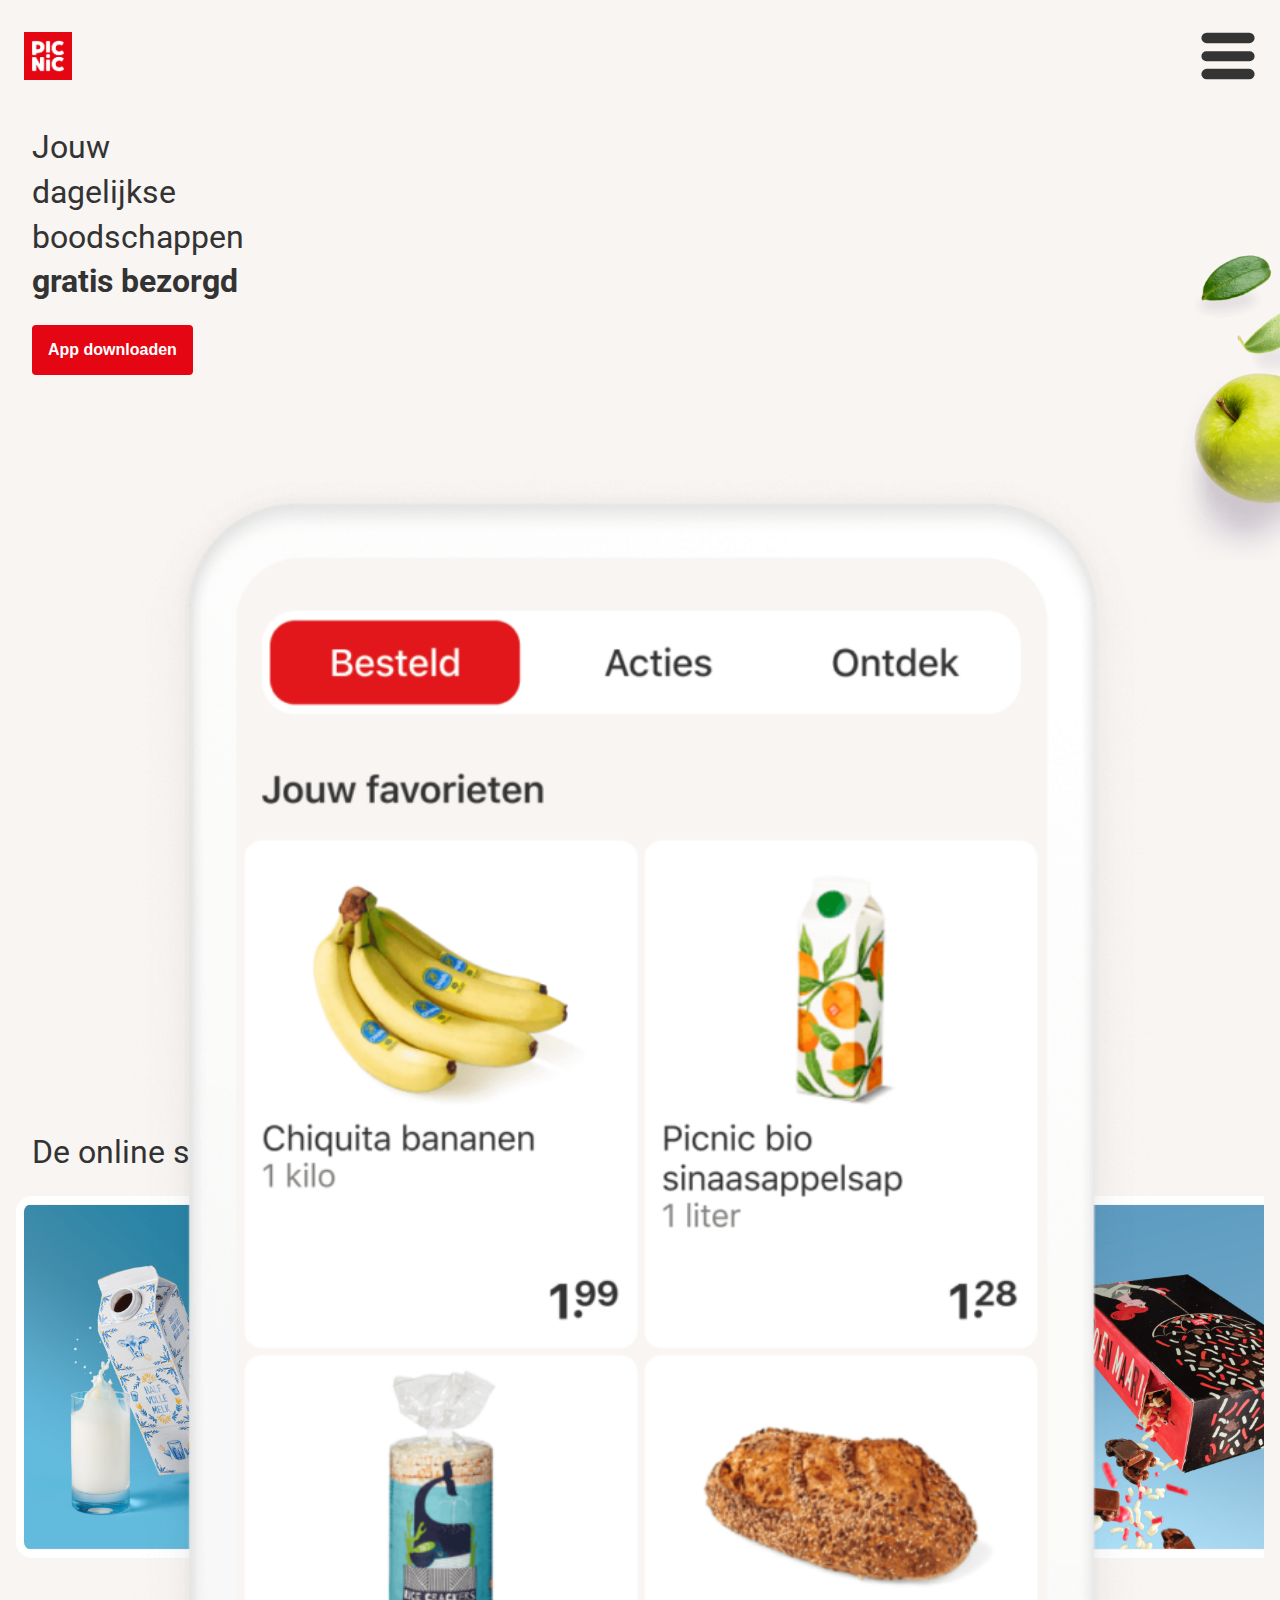
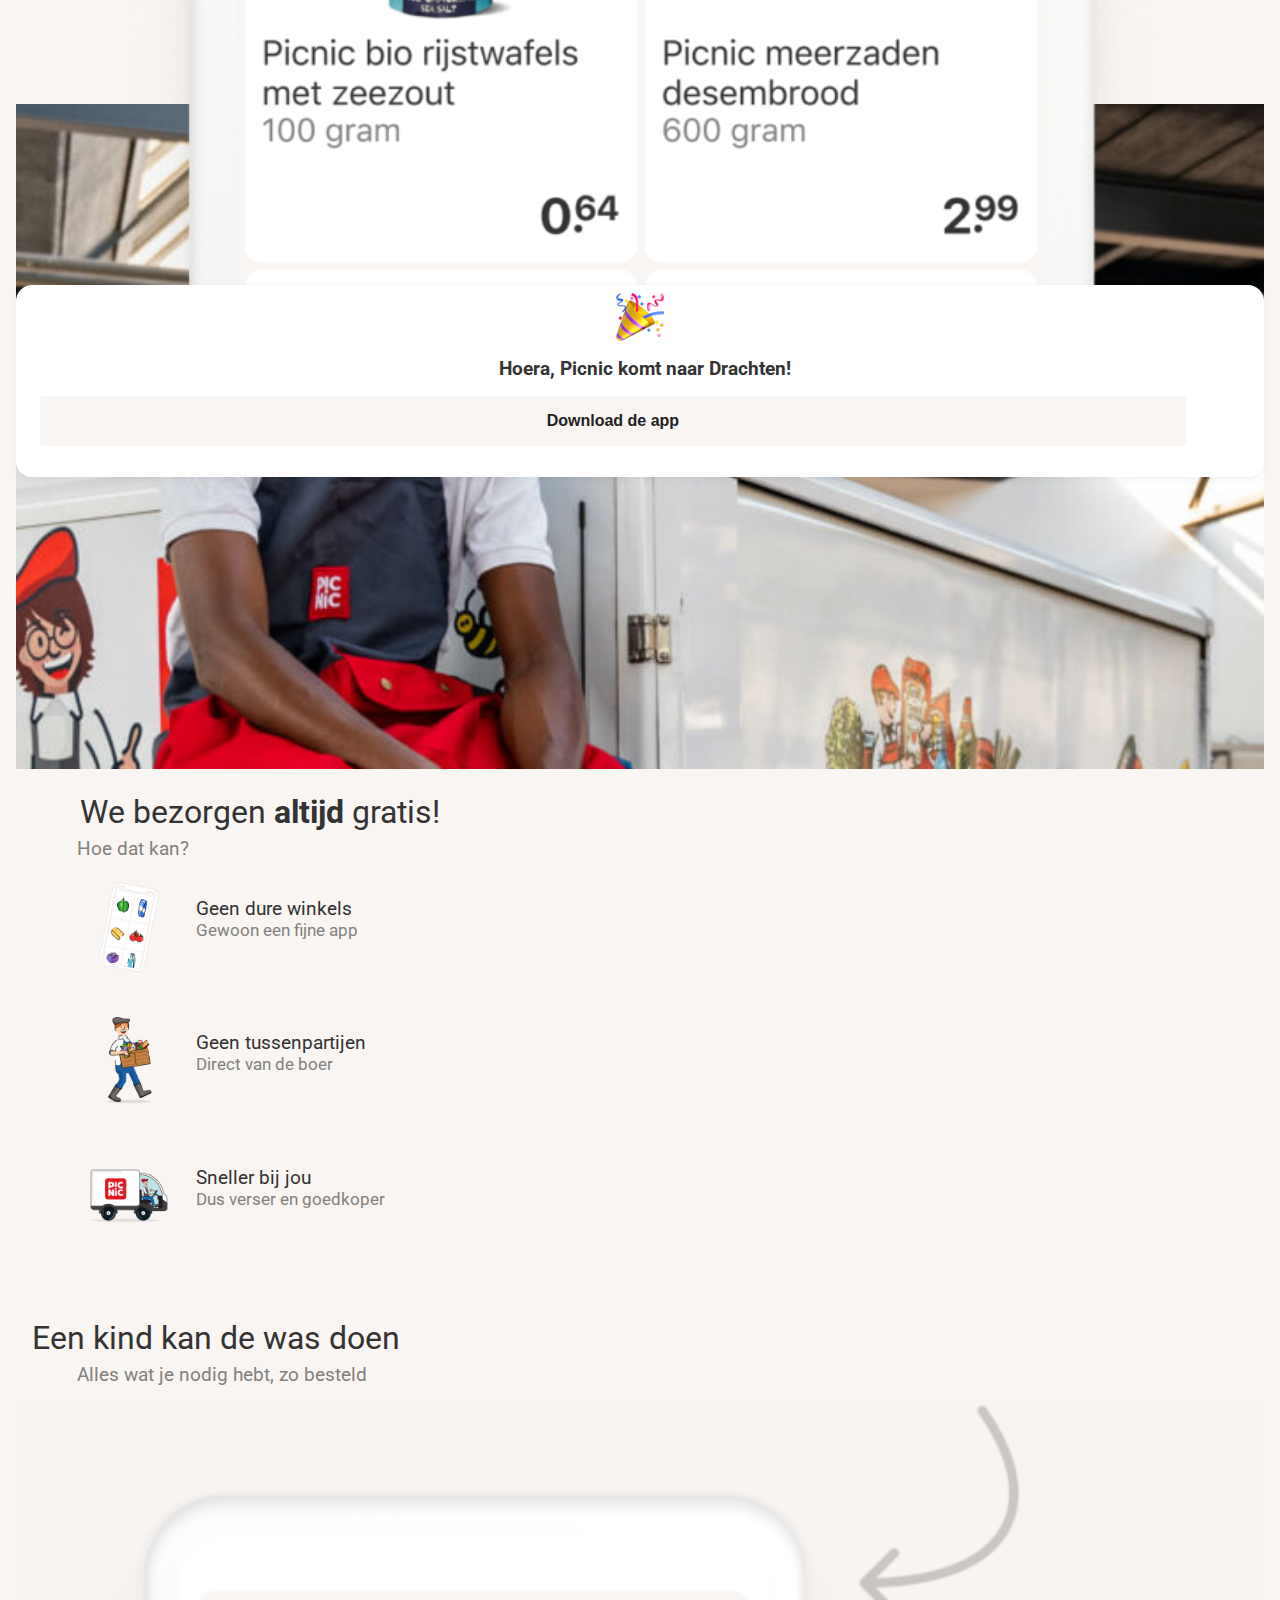
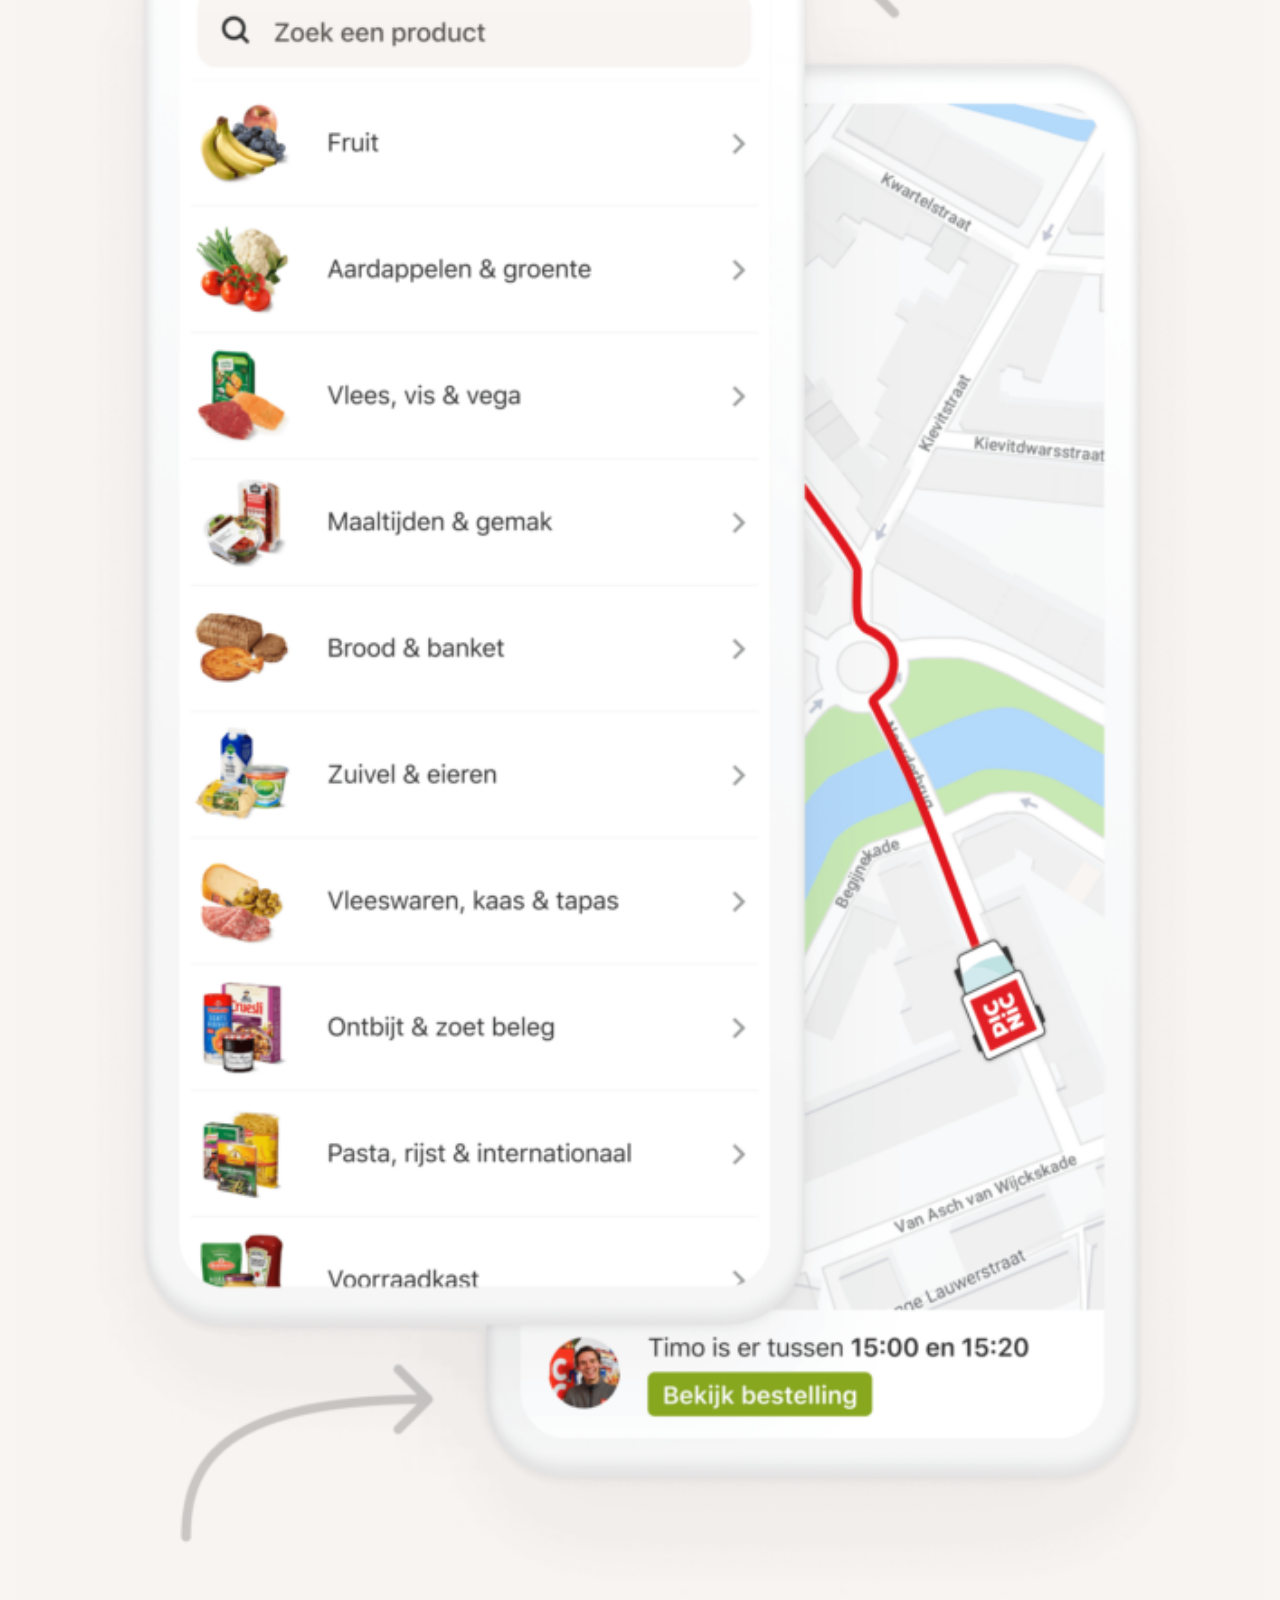
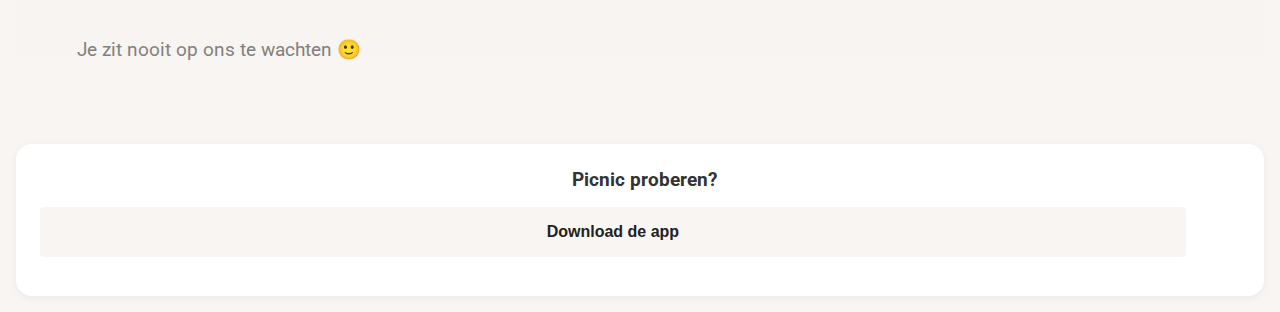
==== commit ef470a0f: "Add files via upload" ====
--- a/index.html
+++ b/index.html
@@ -8,98 +8,127 @@
     <title>Urban Outfitters</title>
     <link rel="stylesheet" href="styles/styles.css">
     <link rel="preconnect" href="https://fonts.googleapis.com">
-    <link rel="preconnect" href="https://fonts.gstatic.com" crossorigin>
-    <link href="https://fonts.googleapis.com/css2?family=Yantramanav:wght@300&display=swap" rel="stylesheet">
+    <link href="https://fonts.googleapis.com/css2?family=Roboto&display=swap" rel="stylesheet"> 
+    <link href="https://fonts.googleapis.com/css2?family=Roboto:wght@700&display=swap" rel="stylesheet">
     <meta name="viewport" content="width=device-width, initial-scale=1, minimum-scale=1">
-
 </head>
 
 <body>
 
 <! -- header -->
 <header>
-    <img class="logo" src="images/logo.gif" alt="Logo">
-    <nav>
-        <div class="nav-items">
-            <button id="mobile-menu-close"><img src="images/mobile-close.svg" alt=""></button>
-            <ul>
-                <li class="mobile-only"><a href=""><img src="images/sign-in.svg" alt=""> Sign in</a></li>
-                <li><a href="">Women's</a></li>
-                <li><a href="">Men's</a></li>
-                <li><a href="">Gifts</a></li>
-                <li><a href="">Home</a></li>
-                <li><a href="">Lifestyle</a></li>
-                <li><a href="">Beauty</a></li>
-                <li><a href="">Sale</a></li>
-                <li class="mobile-only"><a href=""><img src="images/uo-rewards.svg" alt="">UO Rewards</a></li>
-                <li class="mobile-only"><a href=""><img src="images/gift-cards.svg" alt="">Gift Cards</a></li>
-            </ul>
-        </div>
-        <input type="text" name="" placeholder="Search">
-        <button id="mobile-menu-trigger"><img src="images/menumobile.svg" id="menustyle" alt="menu"></button>
-
+    <div>
+        <img class="logo" src="images/logo.svg" alt="Logo">
+        <button class="mobile-menu-button">
+            <img src="images/menu2.svg" alt="Mobile menu open">
+        </button>
+    </div>
+    <nav class="mobile-menu">
+        <ul class="mobile-menu-list">
+            <li>
+                <a href="#" class="active">Hoe werkt het?</a>
+            </li>
+            <li>
+                <a href="#">App downloaden</a>
+            </li>
+            <li>
+                <a href="#">Over Picnic</a>
+            </li>
+            <li>
+                <a href="#">Veelgestelde vragen</a>
+            </li>
+            <li>
+                <a href="contact.html">Contact</a>
+            </li>
+        </ul>
     </nav>
 </header>
 
-<hr>
 <! -- main-->
 <main>
+    <img class="bg-image-apple" src="picnic%20images/apple.png" alt="Background image">
+<! -- section 1 -->
+    <article>
+        <h1> Jouw <br> dagelijkse <br> boodschappen <br> <span>gratis bezorgd</span></h1> 
+        <button>App downloaden</button>
+    </article>
 
-    <img class="banner-top" src="images/top_banner.webp" alt="">
+<! -- section 2 -->   
+    <article>
+        <img class="telefoon" src="images/order.png" alt="Logo">
+        <div class ="box">
+        <img class="icons" src="images/confetti.png" alt="Confetti"> 
+        <h2> Hoera, Picnic komt naar Drachten!</h2> 
+        <button class ="box-button">Download de app</button>
+        </div>
+    </article>  
 
-    <section class="content-top">
-        <! -- grid-->
-        <section class="content-grid">
-            <article>
-                <img src="images/foto1.png" alt="eerste foto">
-                <p class="teksthomepage">THE HOLIDAY PARTY SHOP</p>
-                <a href="#.html" class="gridlinks">Shop</a>
-            </article>
+<! -- section 3 -->   
+    <article>
+        <h1>De online supermarkt  die <span>iedereen</span> kan betalen </h1>
+        <div class="horizontal-slider">
+            <img class ="food" src="images/milk.jpeg" alt="Milk">
+            <img class ="food" src="images/chips.jpeg" alt="Chips">
+            <img class ="food" src="images/cherry.png" alt="Cherry">
+            <img class ="food" src="images/lettuce.jpeg" alt="Lettuce">
+            <img class ="food" src="images/hagelslag.jpeg" alt="Hagelslag">
+        </div>
 
-            <article>
-                <img src="images/foto16.png" alt="tweede foto">
-                <p class="teksthomepage">THE HOLIDAY PARTY SHOP</p>
-                <a href="#.html" class="gridlinks">Shop</a>
-            </article>
+    </article>    
+   
+<! -- section 4 -->   
+    <article>
+        <img src="images/worker-crop.png" alt="Worker">
+        <h1>We bezorgen <span>altijd </span>gratis!</h1>
+        <h3>Hoe dat kan?</h3>
+        <ul>
+            <li>
+                <img src="images/app.png" alt="App">
+                <div>
+                    <h4>Geen dure winkels</h4>
+                    <p>Gewoon een fijne app</p>
+                </div>
+            </li>
+            <li>
+                <img src="images/worker2.png" alt="App">
+                <div>
+                    <h4>Geen tussenpartijen</h4>
+                    <p>Direct van de boer </p>
+                </div>
+            </li>
+            <li>
+                <img src="images/bus.png" alt="App">
+                <div>
+                    <h4>Sneller bij jou </h4>
+                    <p>Dus verser en goedkoper</p>
+                </div>
 
-            <article>
-                <img src="images/foto12.png" alt="derde foto">
-                <p class="teksthomepage">THE COZIEST GIFTS</p>
-                <a href="#.html" class="gridlinks">Shop</a>
-            </article>
+            </li>
+        </ul>
+    </article>    
 
-            <article>
-                <img src="images/foto19.png" alt="vierde foto">
-                <p class="teksthomepage">THE HOLIDAY PARTY SHOP</p>
-                <a href="#.html" class="gridlinks">Shop</a>
-            </article>
-        </section>
+<! -- section 5 -->  
+    <article>
+        <h1>Een kind kan de was doen</h1>
+        <h3>Alles wat je nodig hebt, zo besteld</h3>
+        <img src="images/route.png" alt="Route">
+        <h3>Je zit nooit op ons te wachten 🙂 </h3>
+    </article>
 
-        <! -- Rechter kolom-->
-        <section class="content-flex">
-            <img src="images/foto10.png">
-            <p class="teksthomepage">SHOP MOST LIKED</p>
-            <a href="#.html" class="kolomlinks">Shop</a>
+<! -- section 6 -->  
+    <article>
+        <div class ="box2">
+            <h2> Picnic proberen?</h2> 
+            <button class ="box-button">Download de app</button>
+        </div>
+    </article>
 
-            <img src="images/foto11.png">
-            <p class="teksthomepage">THE COZIEST GIFST</p>
-            <a href="#.html" class="kolomlinks">Shop</a>
-
-            <img src="images/foto13.png">
-            <p class="teksthomepage">JEANS, CORDUROYS & MORE </p>
-            <a href="#.html" class="kolomlinks">Shop</a>
-
-            <img src="images/foto15.png">
-            <p class="teksthomepage">SHOP MOST LIKED</p>
-            <a href="#.html" class="kolomlinks">Shop</a>
-        </section>
-    </section>
+<! -- Footer-->
+    <footer>
+        <nav></nav>
+    </footer>
 </main>
 
-<! -- Footer-->
-<footer>
-<nav></nav>
-</footer>
 
 <script src="scripts/script.js"></script>
 </body>
--- a/styles/styles.css
+++ b/styles/styles.css
@@ -1,40 +1,44 @@
 /* ALGEMENE CUSTOM PROPERTIES */
 :root {
-    --main-color: white;
-    --background-color: white;
-
-    --header-color: white;
+    --main-color: #F8F5F2;
+    --subcolor-color: white;
+    --background-color: #F8F5F2;
+    --menu-color: #F8F5F2;
+
+    --header-color: #E40613;
+    --hover-color: #EC6663;
+    --focus-color: #F9F8F6;
+    --accent-color: #E40613;
+
     --white-space: 5vw;
-
-    --max-width: 1561px;
+    --max-width: 97.5em;
 
 /* STYLING */
+    --font-family:'Roboto', sans-serif;
+    --h1-color: #333333;
+    --h2-color: #333333;
+    --h3-color: #83817D;
+    --h4-color: #333333;
     --text-color: #222222;
-    --text-color: #222222;
+    --sub-text-color: #83817D;
+    --a-color:#E40613;
+    --p-color:#E40613;
+    --button: #E40613;
     --button-color: white;
-    --accent-color: #F5F5F5;
-    --hover-color: #707070;
-    --border-color: #dddddd;
-    --focus-color: #E1DDCD;
-    --active-color: #E1DDCD;
-}
-
+}
 
 *, *::before, *::after {
     box-sizing: border-box;
 }
 
 html, body {
+    background-color: var(--main-color);
     margin: 0;
     overflow-x: hidden;
 }
 
 body {
-    display: flex;
-    flex-direction: column;
-    align-items: center;
-
-    font-family: 'Montserrat', sans-serif;
+    color: var(--main-color);
 }
 
 img {
@@ -43,273 +47,358 @@
     object-fit: contain;
 }
 
+.bg-image-apple {
+    position: absolute;
+    z-index: 0;
+    right: 0;
+    top: 10em;
+    height: 25em;
+    width: auto;
+}
+
 body > hr {
     width: 100%;
     border: none;
-    border-bottom: 1px solid var(--border-color);
+    border-bottom: 0.06em solid var(--border-color);
     margin: 0;
 }
 
-main {
-    margin-top: 30px;
-}
-
-header, main {
-    padding-left: 60px;
-    padding-right: 60px;
-    max-width: var(--max-width);
-}
-
 header {
+    padding-top: 1.5em;
+    width: 100%;
+    background-color: var(--main-color);
     display: flex;
-    width: 100%;
+    align-items: center;
+}
+
+header .logo {
+    max-height: 4em;
+    width: auto;
+    padding: 0.5em;
+    padding-left: 1.5em;
+    border-radius: 0.4em;
+}
+
+header > div {
+    display: flex;
     justify-content: space-between;
-    align-items: center;
-}
-
-header nav {
-    display: flex;
-    flex-grow: 1;
-    justify-content: space-between;
-}
-
-header nav ul {
+    width: 100%;
+}
+
+article .icons {
+    max-height: 3em;
+    display: block;
+    margin-left: auto;
+    margin-right: auto;
+}
+
+article {
+    color: var(--main-color);
+    padding:1em;
+    height: 20em;
+}
+
+
+h1 {
+    color: var(--h1-color);
+    font-family: var(--font-family);
+    font-size: 2em;
+    line-height: 44.54px;
+    padding-left: 0.5em;
+    font-weight: normal;
+}
+
+h1 span {
+    color: var(--h1-color);
+    font-weight: bold;
+}
+
+h1:nth-child(2) {
+    color: var(--h1-color);
+    font-family: var(--font-family);
+    font-size: 2em;
+    line-height: 44.54px;
+    padding-left: 2em;  
+    font-weight: normal;
+}
+
+
+h2 {
+    color: var(--h2-color);
+    font-family: var(--font-family);
+    font-size: 1.2em;
+    text-align: center;
+    padding-left: 0.5em;
+    font-weight: bold;
+}
+
+h3 {
+    color: var(--h3-color);
+    margin-top: -1em;
+    font-family: var(--font-family);
+    font-size: 1.2em;
+    padding-left: 3.2em;
+    font-weight: normal;
+}
+
+h3:nth-child(2) {
+    color: var(--h3-color);
+    margin-top: -1em;
+    font-family: var(--font-family);
+    font-size: 1.2em;
+    padding-left: 3.2em;
+    font-weight: normal;
+}
+h4 {
+    color: var(--h4-color);
+    margin-top: -1em;
+    font-family: var(--font-family);
+    font-size: 1em;
+    padding-top: 1em;
+    font-weight: normal;
+}
+
+ul {
+    color: var(--sub-text-color);
+    margin-top: -1em;
+    font-family: var(--font-family);
+    font-size: 1.2em;
+    padding-left: 3.4em;
+    font-weight: normal;
+}
+
+p {
+    color: var(--sub-text-color);
+    font-size: 0.9em;
+}
+
+button:nth-of-type(1n){
+    margin:0 1rem 1rem 1rem;
+    padding:1em;
+    
+    font-size:1em;
+    font-weight:600;
+    border:none;
+    border-radius:.25rem;
+    cursor:pointer;
+    
+    color: white;
+    background-color:var(--header-color);
+  }
+
+button:hover,
+button:focus {
+  color: var(--focus-color);
+  background-color:var(--hover-color);
+}
+
+.telefoon {
+    z-index: 5;
+    transform: translateY(0.1px); /* Dit zorgt ervoor dat z-index werkt */
+}
+
+.box {
+    z-index: 10;
+    transform: translateY(0.01px);
+    margin-top: -10em;
+    background-color: #fff;
+    height: 12em;
+    -webkit-box-shadow: 0 0.12em 0.5em rgb(0 0 0 / 5%);
+    box-shadow: 0 0.12em 0.5em rgb(0 0 0 / 5%);
+    -webkit-border-radius: 1em;
+    border-radius: 1em;
+    padding: 0.5em;
+    text-align: left;
+}
+
+.box2 {
+    z-index: 10;
+    transform: translateY(0.01px);
+    margin-top: 2em;
+    background-color: #fff;
+    height: 9.5em;
+    -webkit-box-shadow: 0 0.12em 0.5em rgb(0 0 0 / 5%);
+    box-shadow: 0 0.12em 0.5em  rgb(0 0 0 / 5%);
+    -webkit-border-radius: 1em;
+    border-radius: 1em;
+    padding: 0.5em;
+    text-align: left;
+}
+
+button.box-button {
+    width: 93%;
+    padding:1em;
+    font-size:1em;
+    font-weight:600;
+    border:none;
+    border-radius:.25rem;
+    color: var(--text-color);
+    background-color:var(--main-color);
+    cursor: pointer;
+}
+
+button.box-button:hover,
+button.box-button:focus {
+    background-color: #F9F8F6;
+    color: var(--text-color);
+}
+
+article:nth-child(2) {
+    background-color: var(--background-color);
+    padding:1em;
+    height: 20em;
+  }
+
+  article:nth-child(3) {
+    background-color: var(--background-color);
+    margin-top: 0;
+    height: 40em;
+}
+
+article:nth-child(4) {
+    background-color: var(--main-color);
+    margin-top: 0;
+    padding-top: 3.8em;
+    height: 40em;
+}
+
+article:nth-of-type(4) ul {
     list-style-type: none;
-    display: flex;
-    margin: 0;
-}
-
-nav ul li a {
-    text-decoration: none;
-    color: black;
-    width: 100%;
-    height: 100%;
-    display: block;
-
-    font-size: 0.8em;
-    padding: 1em 1.3em;
-    border-bottom: 1px solid transparent;
-}
-
-nav ul li:hover a {
-    border-bottom: 1px solid #aaa;
-    color: var(--hover-color);
-}
-
-nav ul li.mobile-only {
-    display: none;
-}
-
-a {
-    color: var(--text-color);
-}
-
-a:focus {
-    background:var(--active-color);
-    text-decoration:underline;
-}
-
-a:active {
-    color:white;
-    background:var(--focus-color);
-    text-decoration:underline;
-}
-
-.gridlinks {
-    color: var(--text-color);
-    font-size: .9em;
-    text-align: left;
-    display: block;
-    margin-top: -.5em;
-    padding-left: .4em;
-    font-family: 'Yantramanav', sans-serif;
-    text-decoration: underline;
-}
-
-.gridlinks:hover {
-    text-decoration: none
-}
-
-.kolomlinks {
-    color: var(--text-color);
-    font-size: .9em;
-    text-align: left;
-    display: block;
-    margin-top: -.5em;
-    margin-bottom: 1.6em;
-    padding-left: .4em;
-    font-family: 'Yantramanav', sans-serif;
-    text-decoration: underline;
-}
-
-.kolomlinks:hover {
-    text-decoration: none
-}
-
-#mobile-menu-close {
-    display: none;
-}
-
-#mobile-menu-trigger {
-    width: 2.5em;
-    border: none;
-    display: none;
-    background-color: transparent;
-
-}
-
-header .logo {
-    max-height: 30px;
-    width: auto;
-}
-
-.banner-top {
-    margin-bottom: 40px;
-}
-
-.content-top {
-    display: grid;
-    grid-template-columns: 8fr 4fr;
-    grid-column-gap: 20px;
-}
-
-.content-grid {
+}
+
+article:nth-of-type(4) ul li {
     display: grid;
     grid-template-areas:
-    "top top"
-    "mid-left mid-right"
-    "bot bot"
-    ;
-
-    grid-column-gap: 20px;
-    grid-row-gap: 40px;
-}
-
-.content-grid article:nth-of-type(1) {
-    grid-area: top;
-}
-
-.content-grid article:nth-of-type(2) {
-    grid-area: mid-left;
-}
-
-.content-grid article:nth-of-type(3) {
-    grid-area: mid-right;
-}
-
-.content-grid article:nth-of-type(4) {
-    grid-area: bot;
-}
-
-@media screen and (max-width: 768px) {
-    header, main {
-        padding-left: 15px;
-        padding-right: 15px;
-    }
-
-    header .logo {
-        max-width: 175px;
-        max-height: unset;
-        height: auto;
-    }
-
-    nav .nav-items {
-        position: fixed;
-        left: 100%;
-        top: 0;
-
-        background-color: hsla(0, 0%, 0%, 0.46);
-        height: 100%;
-        width: 100%;
-        transition: left 200ms;
-
-        display: flex;
-        justify-content: flex-end;
-    }
-
-    nav ul {
-        background-color: #f5f5f5;
-        width: calc(100% - 4em);
-        height: 100%;
-
-        flex-direction: column;
-        padding-left: 0;
-    }
-
-    nav ul li {
-        border-top: 1px solid #ddd;
-    }
-
-    nav ul li a {
-        position: relative;
-        display: flex;
-        align-items: center;
-    }
-
-    nav ul li:not(.mobile-only) a::after {
-        content: '';
-        background-image: url("images/chevron-right.svg");
-        width: 20px;
-        height: 20px;
-        background-size: 100%;
-        display: block;
-        margin-left: auto;
-    }
-
-    nav ul li:not(.mobile-only) {
-        background-color: var(--background-color);
-    }
-
-    nav ul li:first-of-type {
-        border-top: unset;
-    }
-
-    nav ul li:last-of-type {
-        border-bottom: 1px solid #ddd;
-    }
-
-    nav ul li.mobile-only {
-        display: block;
-    }
-
-    nav ul li.mobile-only img {
-        height: 20px;
-        width: 20px;
-        margin-right: 0.5em;
-    }
-
-    nav ul li a {
-        padding: 1em;
-    }
-
-    nav input {
-        width: 30px;
-    }
-
-    .nav-items.mobile-open {
-        left: 0;
-    }
-    
-
-    #mobile-menu-trigger {
-        display: block;
-        width: 3em;
-        height: 3em;
-    }
-
-    #mobile-menu-close {
-        display: block;
-        background: none;
-        border: none;
-        height: 3.5em;
-        margin-left: auto;
-        margin-right: auto;
-        margin-top: 1em;
-    }
-
-    #mobile-menu-close img {
-        width: 3.5em;
-        height: 3.5em;
-        background-color: transparent;
-    }
-}+    "img text"
+    "img text";
+    grid-template-columns: max-content;
+    align-items: center;
+    margin-top: 2em;
+    grid-column-gap: 1em;
+}
+
+article:nth-of-type(4) ul div {
+    grid-area: text;
+}
+
+article:nth-of-type(4) ul h4 {
+    margin-bottom: 0;
+}
+
+article:nth-of-type(4) ul p {
+    margin-top: 0;
+}
+
+article:nth-of-type(4) ul img {
+    max-width: 5em;
+    grid-area: img;
+}
+
+article:nth-child(5) {
+    background-color: var(--background-color);
+    margin-top: 0;
+    height: auto;
+}
+
+article:nth-child(6) {
+    background-color: var(--background-color);
+    margin-top: 0;
+    height: auto;
+}
+
+article:nth-child(7) {
+    background-color: var(--main-color);
+    margin-top: 0;
+    height: auto;
+}
+
+.mobile-menu {
+    position: fixed;
+    top: 7em;
+    left: -100%;
+    width: 100%;
+    height: 100%;
+
+    transition: left 300ms;
+    z-index: 20;
+    background-color: white;
+    padding-top: 2em;
+}
+
+
+
+header .mobile-menu-button {
+    width: 3.5em;
+    margin: 0;
+    padding: 0;
+    border: none;
+    background-color: unset !important;
+    margin-right: 1.5em;
+}
+
+.mobile-menu-button img {
+    width: 100%;
+    height: 100%;
+}
+
+.mobile-menu ul {
+    margin-top: 0;
+    list-style-type: none;
+    padding-left: 2em;
+
+}
+
+.mobile-menu ul li {
+    margin-bottom: 0.5em;
+}
+
+.mobile-menu ul a {
+    text-decoration: none;
+    color: var(--h1-color);
+    font-weight: bold;
+    font-size: 1.5em;
+}
+
+.mobile-menu ul a.active {
+    border-bottom: 0.18em solid var(--accent-color);
+}
+
+.mobile-menu.open {
+    left: 0;
+}
+
+.horizontal-slider {
+    display: flex;
+    gap: 1em;
+    overflow: auto;
+    scroll-snap-type: x mandatory;
+}
+
+.horizontal-slider img {
+    height: auto;
+    width: 15em;
+    scroll-snap-align: start;
+}
+
+.food {
+    width: 50%;
+    border-radius: 1em;
+    border: 0.5em solid white;
+}
+
+footer {
+    background-color: var(--main-color)
+    height: 8.5em;
+    text-align: center;
+}
+
+footer li {
+    display:inline-block
+}
+
+footer img {
+    margin-top: 1.5em;
+    margin-bottom: 1.5em;
+    width: 70%;
+    padding-left: 0.1em;
+}
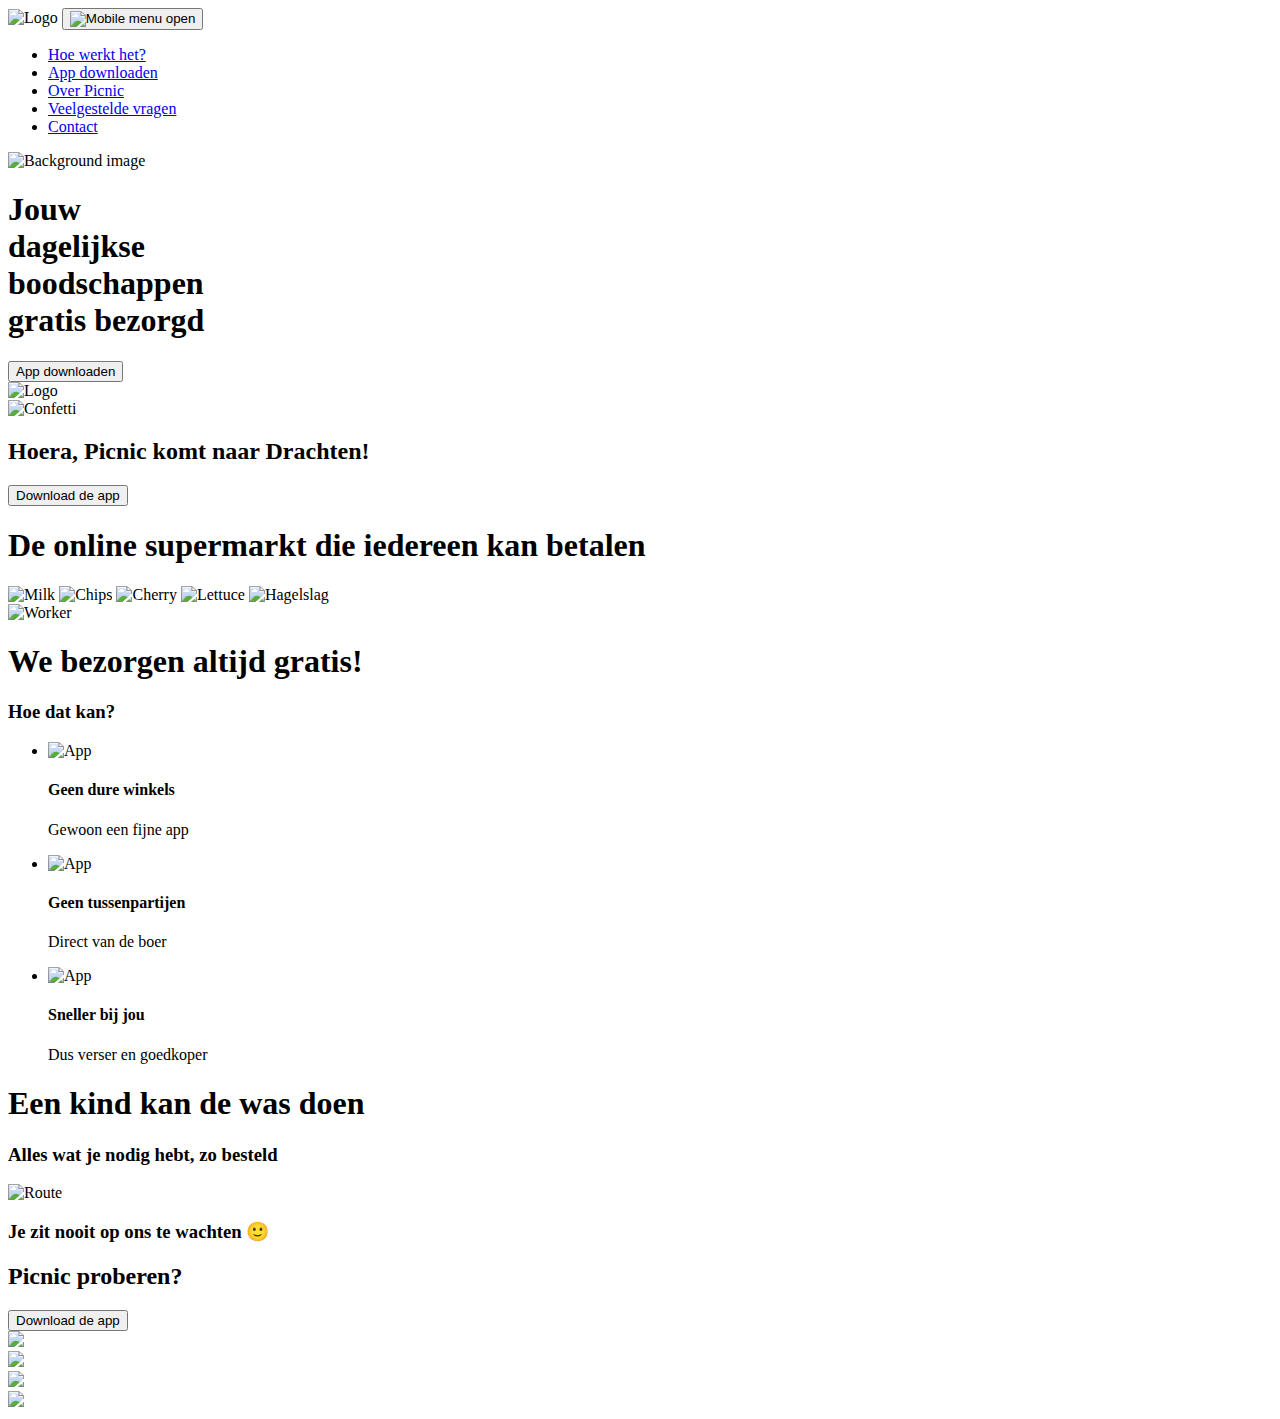
==== commit 1bffe007: "Add files via upload" ====
--- a/index.html
+++ b/index.html
@@ -3,9 +3,9 @@
 
 <head>
     <meta charset="UTF-8">
-    <link rel="shortcut icon" type="image/jpg" href="images/favicon.png"/>
+    <link rel="shortcut icon" type="image/png" href="images/logo.svg"/>
 
-    <title>Urban Outfitters</title>
+    <title>Picnic</title>
     <link rel="stylesheet" href="styles/styles.css">
     <link rel="preconnect" href="https://fonts.googleapis.com">
     <link href="https://fonts.googleapis.com/css2?family=Roboto&display=swap" rel="stylesheet"> 
@@ -46,7 +46,7 @@
 
 <! -- main-->
 <main>
-    <img class="bg-image-apple" src="picnic%20images/apple.png" alt="Background image">
+    <img class="bg-image-apple" src="images/apple.png" alt="Background image">
 <! -- section 1 -->
     <article>
         <h1> Jouw <br> dagelijkse <br> boodschappen <br> <span>gratis bezorgd</span></h1> 
@@ -124,9 +124,14 @@
     </article>
 
 <! -- Footer-->
-    <footer>
-        <nav></nav>
-    </footer>
+<footer>
+    <nav>
+        <li><a href="https://www.facebook.com/picnicNL/" target="_blank"><img src="images/fb2.svg"></a></li>
+        <li><a href="https://www.instagram.com/picnic/" target="_blank"><img src="images/ig.svg" /></a></li>
+        <li><a href="https://twitter.com/picnic" target="_blank"><img src="images/twt.svg" /></a></li>
+        <li><a href="https://api.whatsapp.com/send?phone=31883742642" target="_blank"><img src="images/wa.svg" /></a></li>
+    </nav>
+</footer>
 </main>
 
 
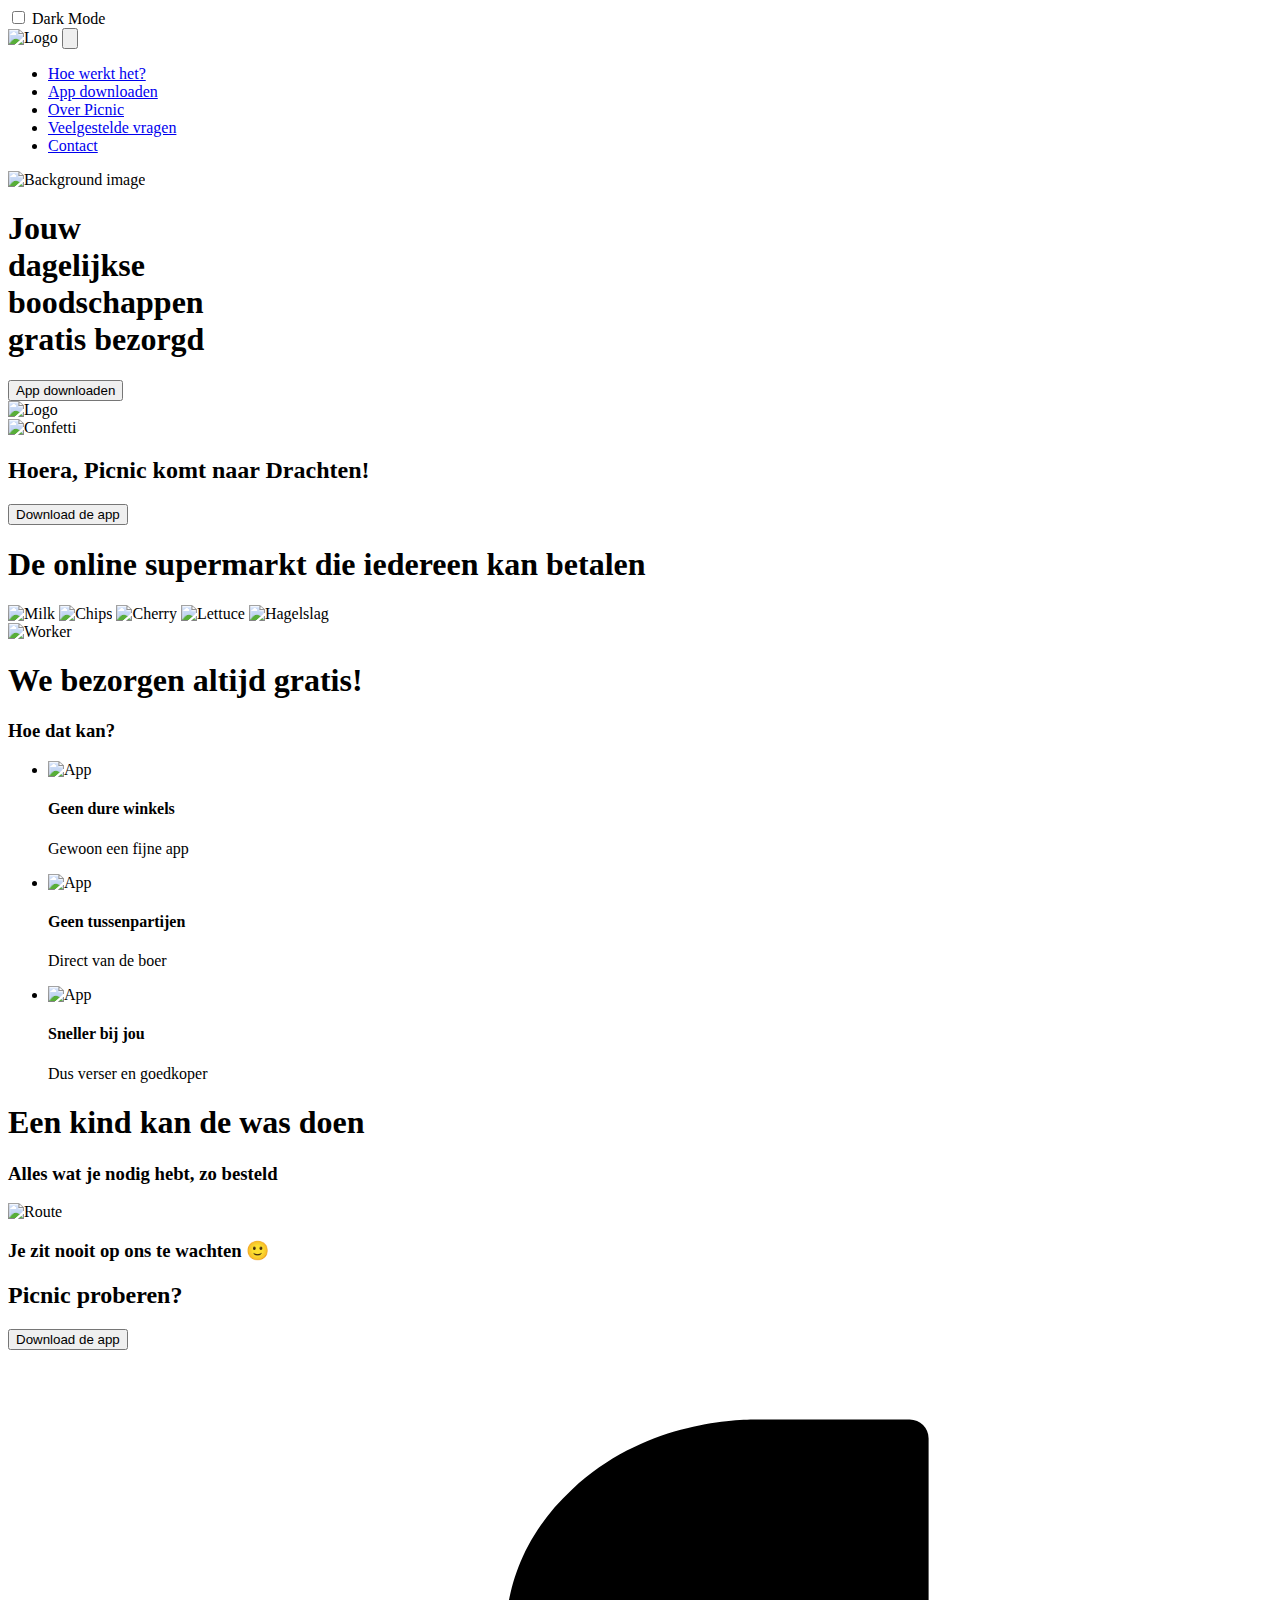
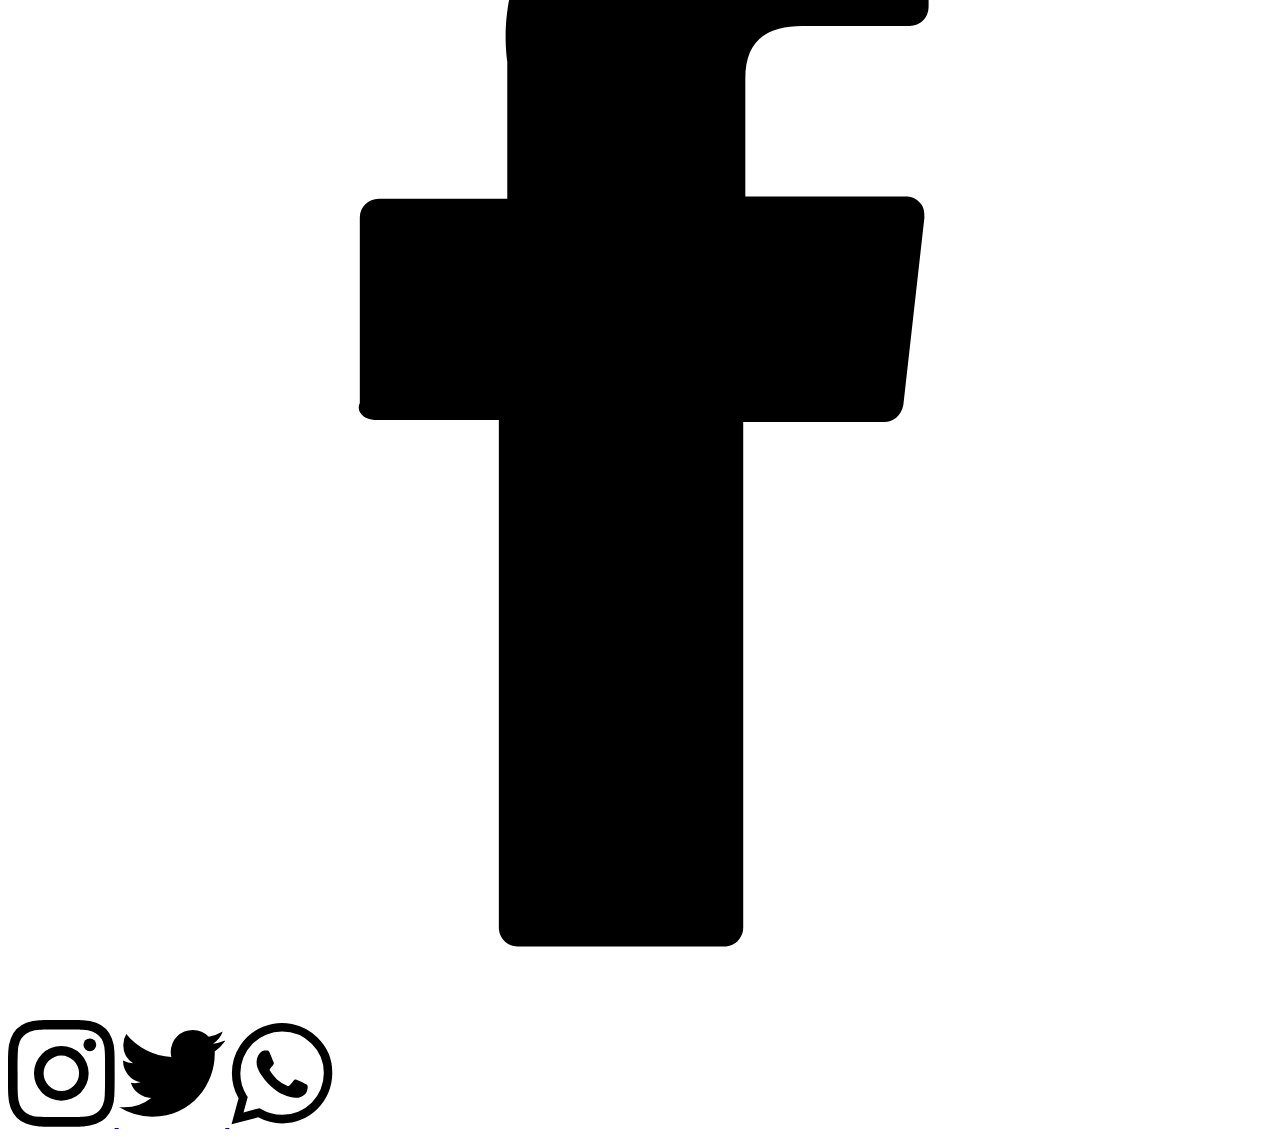
==== commit f765611d: "Add files via upload" ====
--- a/index.html
+++ b/index.html
@@ -8,7 +8,7 @@
     <title>Picnic</title>
     <link rel="stylesheet" href="styles/styles.css">
     <link rel="preconnect" href="https://fonts.googleapis.com">
-    <link href="https://fonts.googleapis.com/css2?family=Roboto&display=swap" rel="stylesheet"> 
+    <link href="https://fonts.googleapis.com/css2?family=Roboto&display=swap" rel="stylesheet">
     <link href="https://fonts.googleapis.com/css2?family=Roboto:wght@700&display=swap" rel="stylesheet">
     <meta name="viewport" content="width=device-width, initial-scale=1, minimum-scale=1">
 </head>
@@ -17,10 +17,30 @@
 
 <! -- header -->
 <header>
+    <input type="checkbox" id="dark-mode" name="dark-mode" value="dark-mode" class="visually-hidden">
+    <label for="dark-mode"> Dark Mode </label>
+
     <div>
         <img class="logo" src="images/logo.svg" alt="Logo">
         <button class="mobile-menu-button">
-            <img src="images/menu2.svg" alt="Mobile menu open">
+            <svg version="1.1" id="menu-open" xmlns="http://www.w3.org/2000/svg" xmlns:xlink="http://www.w3.org/1999/xlink" x="0px"
+                 y="0px"
+                 viewBox="0 0 80 80" style="" xml:space="preserve">
+                <g id="Group_1">
+	                <path id="Rectangle_85" class="st0" d="M9.6,6.6h60.9c4.1,0,7.5,3.3,7.5,7.5c0,0,0,0,0,0l0,0c0,4.1-3.4,7.5-7.5,7.5c0,0,0,0,0,0
+		            H9.6c-4.1,0-7.5-3.3-7.5-7.4c0,0,0,0,0-0.1l0,0C2,10,5.4,6.6,9.6,6.6C9.5,6.6,9.5,6.6,9.6,6.6z"/>
+                    <path id="Rectangle_86" class="st0" d="M9.1,33.3h61.7c3.9,0,7.1,3.1,7.1,7c0,0,0,0,0,0.1l0,0c0,3.9-3.2,7.1-7.1,7.1H9.1
+		            c-3.9,0-7.1-3.1-7.1-7c0,0,0,0,0,0l0,0C2,36.5,5.2,33.3,9.1,33.3C9.1,33.3,9.1,33.3,9.1,33.3z"/>
+                    <path id="Rectangle_87" class="st0" d="M9.6,58.4h60.9c4.1,0,7.5,3.3,7.5,7.4c0,0,0,0,0,0.1l0,0c0,4.1-3.4,7.5-7.5,7.5l0,0H9.6
+		            C5.4,73.4,2,70,2,65.9c0,0,0,0,0,0l0,0C2,61.7,5.4,58.4,9.6,58.4C9.5,58.4,9.5,58.4,9.6,58.4z"/>
+                </g>
+            </svg>
+            <svg style="display: none;" id="menu-close" data-name="Laag 1" xmlns="http://www.w3.org/2000/svg" viewBox="0 0 80 80">
+                <path id="Rectangle_85" data-name="Rectangle 85" class="cls-1"
+                      d="M21.36,9.15,70.85,58.64a8.64,8.64,0,0,1,0,12.21h0a8.64,8.64,0,0,1-12.21,0L9.15,21.36a8.64,8.64,0,0,1,0-12.21h0A8.64,8.64,0,0,1,21.36,9.15Z"/>
+                <path id="Rectangle_90" data-name="Rectangle 90" class="cls-1"
+                      d="M70.85,21.36,21.36,70.85a8.64,8.64,0,0,1-12.21,0h0a8.64,8.64,0,0,1,0-12.21L58.64,9.15a8.64,8.64,0,0,1,12.21,0h0A8.64,8.64,0,0,1,70.85,21.36Z"/>
+            </svg>
         </button>
     </div>
     <nav class="mobile-menu">
@@ -46,38 +66,38 @@
 
 <! -- main-->
 <main>
-    <img class="bg-image-apple" src="images/apple.png" alt="Background image">
-<! -- section 1 -->
-    <article>
-        <h1> Jouw <br> dagelijkse <br> boodschappen <br> <span>gratis bezorgd</span></h1> 
-        <button>App downloaden</button>
-    </article>
-
-<! -- section 2 -->   
-    <article>
+    <img class="bg-image-apple" src="images/apple2.png" alt="Background image">
+    <! -- section 1 -->
+    <section>
+        <h1> Jouw <br> dagelijkse <br> boodschappen <br> <span>gratis bezorgd</span></h1>
+        <button class="button-cta">App downloaden</button>
+    </section>
+
+    <! -- section 2 -->
+    <section>
         <img class="telefoon" src="images/order.png" alt="Logo">
-        <div class ="box">
-        <img class="icons" src="images/confetti.png" alt="Confetti"> 
-        <h2> Hoera, Picnic komt naar Drachten!</h2> 
-        <button class ="box-button">Download de app</button>
+        <div class="box">
+            <img class="icons" src="images/confetti.png" alt="Confetti">
+            <h2> Hoera, Picnic komt naar Drachten!</h2>
+            <button class="box-button button-cta">Download de app</button>
         </div>
-    </article>  
-
-<! -- section 3 -->   
-    <article>
-        <h1>De online supermarkt  die <span>iedereen</span> kan betalen </h1>
+    </section>
+
+    <! -- section 3 -->
+    <section>
+        <h1>De online supermarkt die <span>iedereen</span> kan betalen </h1>
         <div class="horizontal-slider">
-            <img class ="food" src="images/milk.jpeg" alt="Milk">
-            <img class ="food" src="images/chips.jpeg" alt="Chips">
-            <img class ="food" src="images/cherry.png" alt="Cherry">
-            <img class ="food" src="images/lettuce.jpeg" alt="Lettuce">
-            <img class ="food" src="images/hagelslag.jpeg" alt="Hagelslag">
+            <img class="food" src="images/milk.jpeg" alt="Milk">
+            <img class="food" src="images/chips.jpeg" alt="Chips">
+            <img class="food" src="images/cherry.png" alt="Cherry">
+            <img class="food" src="images/lettuce.jpeg" alt="Lettuce">
+            <img class="food" src="images/hagelslag.jpeg" alt="Hagelslag">
         </div>
 
-    </article>    
-   
-<! -- section 4 -->   
-    <article>
+    </section>
+
+    <! -- section 4 -->
+    <section>
         <img src="images/worker-crop.png" alt="Worker">
         <h1>We bezorgen <span>altijd </span>gratis!</h1>
         <h3>Hoe dat kan?</h3>
@@ -105,33 +125,73 @@
 
             </li>
         </ul>
-    </article>    
-
-<! -- section 5 -->  
-    <article>
+    </section>
+
+    <! -- section 5 -->
+    <section>
         <h1>Een kind kan de was doen</h1>
         <h3>Alles wat je nodig hebt, zo besteld</h3>
         <img src="images/route.png" alt="Route">
         <h3>Je zit nooit op ons te wachten 🙂 </h3>
-    </article>
-
-<! -- section 6 -->  
-    <article>
-        <div class ="box2">
-            <h2> Picnic proberen?</h2> 
-            <button class ="box-button">Download de app</button>
+    </section>
+
+    <! -- section 6 -->
+    <section>
+        <div class="box2">
+            <h2> Picnic proberen?</h2>
+            <button class="box-button button-cta">Download de app</button>
         </div>
-    </article>
-
-<! -- Footer-->
-<footer>
-    <nav>
-        <li><a href="https://www.facebook.com/picnicNL/" target="_blank"><img src="images/fb2.svg"></a></li>
-        <li><a href="https://www.instagram.com/picnic/" target="_blank"><img src="images/ig.svg" /></a></li>
-        <li><a href="https://twitter.com/picnic" target="_blank"><img src="images/twt.svg" /></a></li>
-        <li><a href="https://api.whatsapp.com/send?phone=31883742642" target="_blank"><img src="images/wa.svg" /></a></li>
-    </nav>
-</footer>
+    </section>
+
+    <! -- Footer-->
+    <footer>
+        <nav>
+
+            <a href="https://www.facebook.com/picnicNL/" target="_blank">
+                <svg version="1.1" id="Laag_1" xmlns="http://www.w3.org/2000/svg" xmlns:xlink="http://www.w3.org/1999/xlink" x="0px"
+                     y="0px" viewBox="0 0 60 60.1" style="enable-background:new 0 0 60 60.1;" xml:space="preserve"> <g id="XMLID_834_">
+           <path id="XMLID_835_" class="st0" d="M17.4,31.8h5.9v24.1c0,0.5,0.4,0.9,0.9,0.9H34c0.5,0,0.9-0.4,0.9-0.9v-24h6.7 c0.4,0,0.8-0.3,0.9-0.8l1-8.9c0-0.2,0-0.5-0.2-0.7c-0.2-0.2-0.4-0.3-0.6-0.3h-7.7v-5.6c0-1.7,0.9-2.5,2.7-2.5c0.3,0,5.1,0,5.1,0
+           c0.5,0,0.9-0.4,0.9-0.9V4.2c0-0.5-0.4-0.9-0.9-0.9h-7c0,0-0.2,0-0.3,0c-1.2,0-5.4,0.2-8.7,3.3c-3.7,3.4-3.2,7.4-3.1,8.2v6.5h-6.1
+           c-0.5,0-0.9,0.4-0.9,0.9v8.8C16.5,31.4,16.9,31.8,17.4,31.8z"/>
+            </g>
+        </svg>
+            </a>
+
+            <a href="https://www.instagram.com/picnic/" target="_blank">
+                <svg id="Laag_1" data-name="Laag 1" xmlns="http://www.w3.org/2000/svg" width="28.22mm" height="28.22mm"
+                     viewBox="0 0 80 80">
+                    <defs></defs>
+                    <path class="cls-1"
+                          d="M40,0C29.1,0,27.8,0,23.5.2a28.58,28.58,0,0,0-9.7,1.9A20.24,20.24,0,0,0,2.1,13.8,29.12,29.12,0,0,0,.2,23.5C0,27.8,0,29.1,0,40S0,52.2.2,56.5a28.58,28.58,0,0,0,1.9,9.7A20.24,20.24,0,0,0,13.8,77.9a29.12,29.12,0,0,0,9.7,1.9c4.3.2,5.6.2,16.5.2s12.2,0,16.5-.2a28.58,28.58,0,0,0,9.7-1.9A20.24,20.24,0,0,0,77.9,66.2a29.12,29.12,0,0,0,1.9-9.7c.2-4.3.2-5.6.2-16.5s0-12.2-.2-16.5a28.58,28.58,0,0,0-1.9-9.7A20.24,20.24,0,0,0,66.2,2.1,29.12,29.12,0,0,0,56.5.2C52.2,0,50.9,0,40,0Zm0,7.2c10.7,0,11.9,0,16.2.2a21,21,0,0,1,7.4,1.4,11.86,11.86,0,0,1,4.6,3,11.86,11.86,0,0,1,3,4.6,23.63,23.63,0,0,1,1.4,7.4c.2,4.2.2,5.5.2,16.2s0,11.9-.2,16.2a21,21,0,0,1-1.4,7.4,13.33,13.33,0,0,1-7.6,7.6,23.63,23.63,0,0,1-7.4,1.4c-4.2.2-5.5.2-16.2.2s-11.9,0-16.2-.2a21,21,0,0,1-7.4-1.4,11.86,11.86,0,0,1-4.6-3,11.86,11.86,0,0,1-3-4.6,23.63,23.63,0,0,1-1.4-7.4c-.2-4.3-.2-5.5-.2-16.2s0-11.9.2-16.2a21,21,0,0,1,1.4-7.4,11.86,11.86,0,0,1,3-4.6,11.86,11.86,0,0,1,4.6-3,23.63,23.63,0,0,1,7.4-1.4C28.1,7.2,29.3,7.2,40,7.2Z"/>
+                    <path class="cls-1"
+                          d="M40,53.3A13.3,13.3,0,1,1,53.3,40,13.29,13.29,0,0,1,40,53.3Zm0-33.8A20.5,20.5,0,1,0,60.5,40,20.53,20.53,0,0,0,40,19.5Z"/>
+                    <path class="cls-1" d="M66.2,18.6a4.8,4.8,0,1,1-4.8-4.8A4.87,4.87,0,0,1,66.2,18.6Z"/>
+                </svg>
+            </a>
+
+            <a href="https://twitter.com/picnic" target="_blank">
+                <svg id="Laag_1" data-name="Laag 1" xmlns="http://www.w3.org/2000/svg" width="28.22mm" height="28.22mm"
+                     viewBox="0 0 79.99 79.99">
+                    <defs>
+                    </defs>
+                    <path id="Logo_FIXED" data-name="Logo FIXED" class="cls-1"
+                          d="M25,72.54c30.3,0,46.8-25,46.8-46.81V23.65A34.1,34.1,0,0,0,80,15.15a31,31,0,0,1-9.46,2.57,17.13,17.13,0,0,0,7.22-9.14,34.53,34.53,0,0,1-10.43,4,16.28,16.28,0,0,0-12-5.14A16.49,16.49,0,0,0,38.8,23.89V24a13.55,13.55,0,0,0,.48,3.69A46.36,46.36,0,0,1,5.45,10.5a16.21,16.21,0,0,0-2.24,8.34,16,16,0,0,0,7.37,13.62,19.56,19.56,0,0,1-7.53-2.08v.16A16.5,16.5,0,0,0,16.19,46.73a20.49,20.49,0,0,1-4.33.64,17.76,17.76,0,0,1-3-.32A16.42,16.42,0,0,0,24.21,58.44a32.27,32.27,0,0,1-20.36,7A29.13,29.13,0,0,1,0,65.32a46.58,46.58,0,0,0,25,7.22"/>
+                </svg>
+            </a>
+
+            <a href="https://api.whatsapp.com/send?phone=31883742642" target="_blank">
+                <svg id="Laag_1" data-name="Laag 1" xmlns="http://www.w3.org/2000/svg" width="28.22mm" height="28.22mm"
+                     viewBox="0 0 80 80">
+                    <defs></defs>
+                    <g id="WhatsApp-Logo-Icon">
+                        <path class="cls-1"
+                              d="M57.12,47.77c-.92-.52-5.55-2.77-6.47-3s-1.45-.53-2.11.52a44.58,44.58,0,0,1-3,3.7c-.53.66-1.06.66-2,.27A27.26,27.26,0,0,1,36,44.6a34.34,34.34,0,0,1-5.28-6.47c-.53-.92,0-1.45.39-2s.93-1.06,1.45-1.58A4,4,0,0,0,33.48,33a1.64,1.64,0,0,0-.13-1.58c-.27-.53-2.12-5.16-2.91-7s-1.58-1.59-2.11-1.59H26.48A3.61,3.61,0,0,0,24,24a10.12,10.12,0,0,0-3.3,7.79c0,4.63,3.43,9.12,3.83,9.78s6.6,10.17,16.11,14.26a46.36,46.36,0,0,0,5.42,2,13.57,13.57,0,0,0,5.94.4c1.85-.27,5.55-2.25,6.34-4.49s.79-4.1.53-4.49c-.13-.8-.79-1.06-1.72-1.46M40,71.15h0a30.9,30.9,0,0,1-16-4.36l-1.19-.66L10.89,69.3l3.17-11.49-.79-1.19A30.86,30.86,0,0,1,8.52,40a31.28,31.28,0,0,1,31.3-31.3A31.74,31.74,0,0,1,62,17.79,30.74,30.74,0,0,1,71.12,40,31.14,31.14,0,0,1,40,71.15M66.5,13.3A37.64,37.64,0,0,0,2.18,39.85a38.17,38.17,0,0,0,5,18.89L1.91,78.28l20-5.28a37.43,37.43,0,0,0,18,4.62h0A37.7,37.7,0,0,0,77.46,40a36.5,36.5,0,0,0-11-26.68"/>
+                    </g>
+                </svg>
+            </a>
+
+        </nav>
+    </footer>
 </main>
 
 
